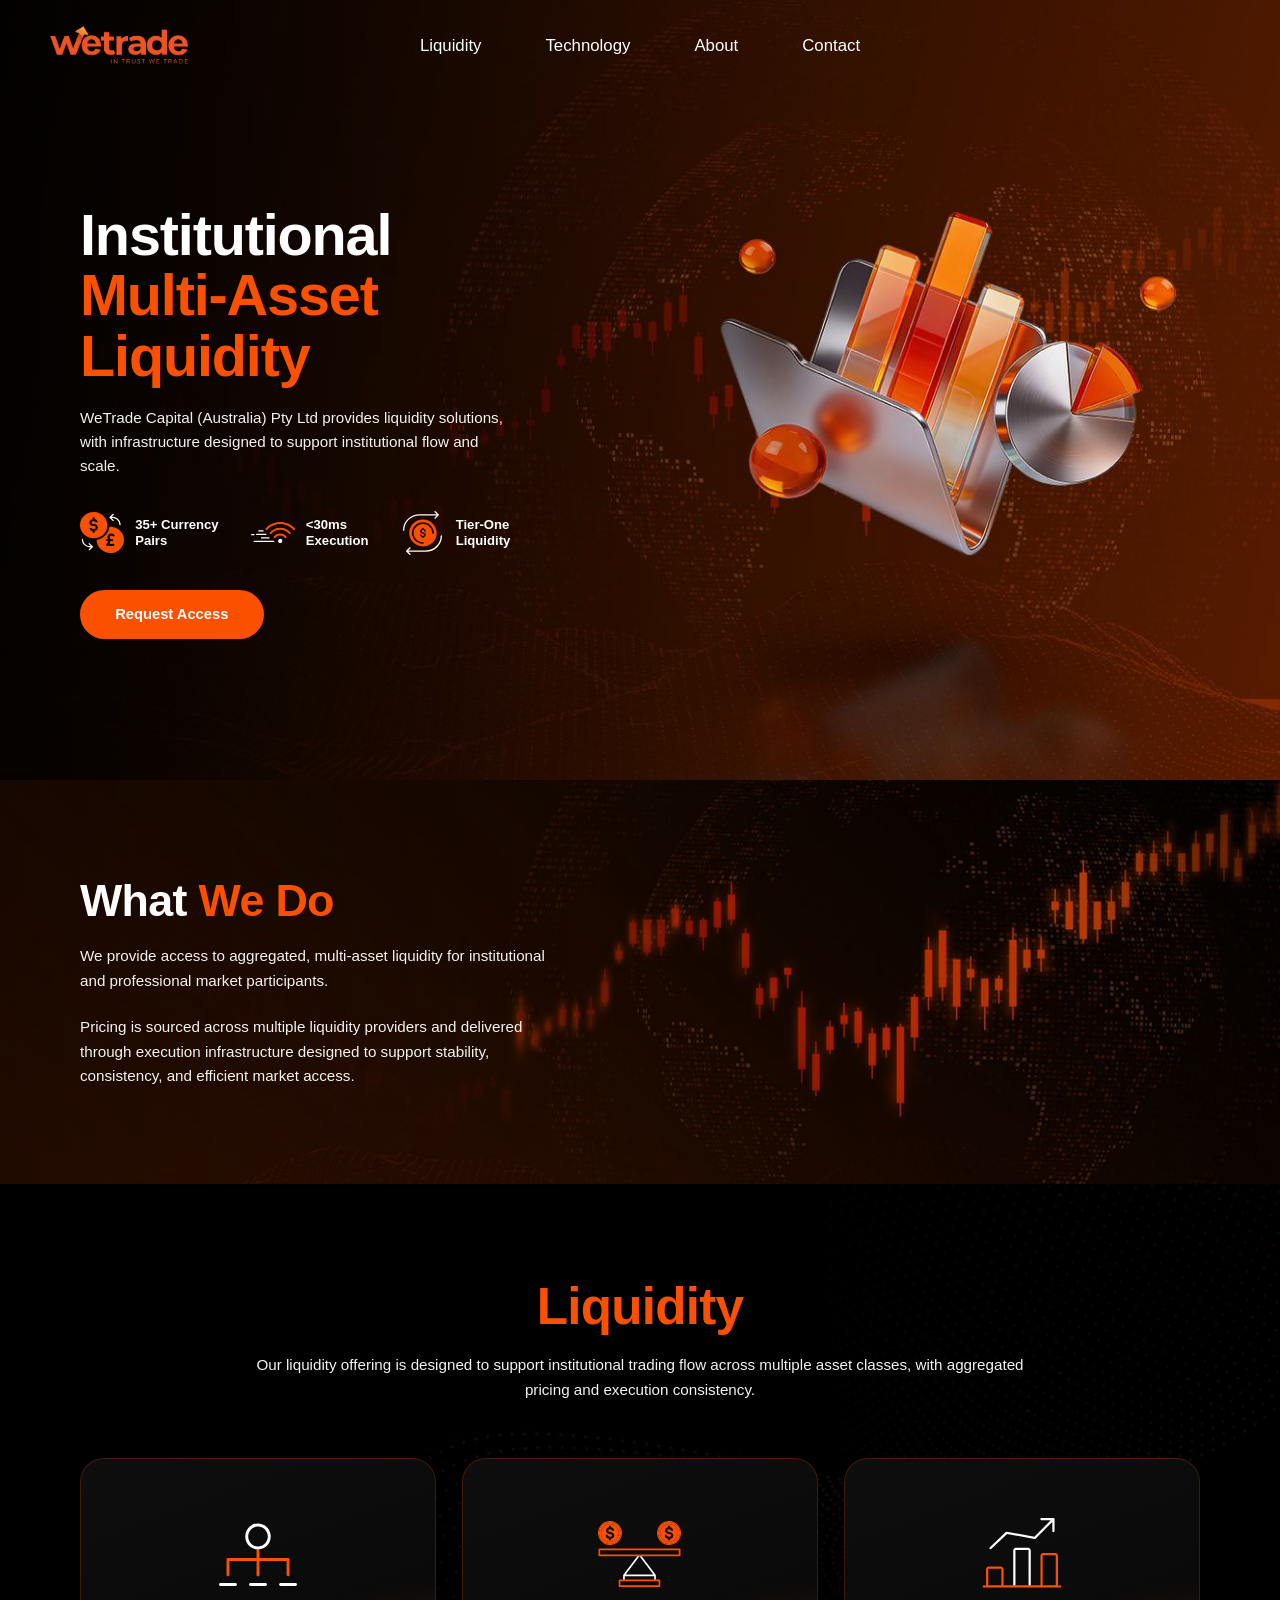
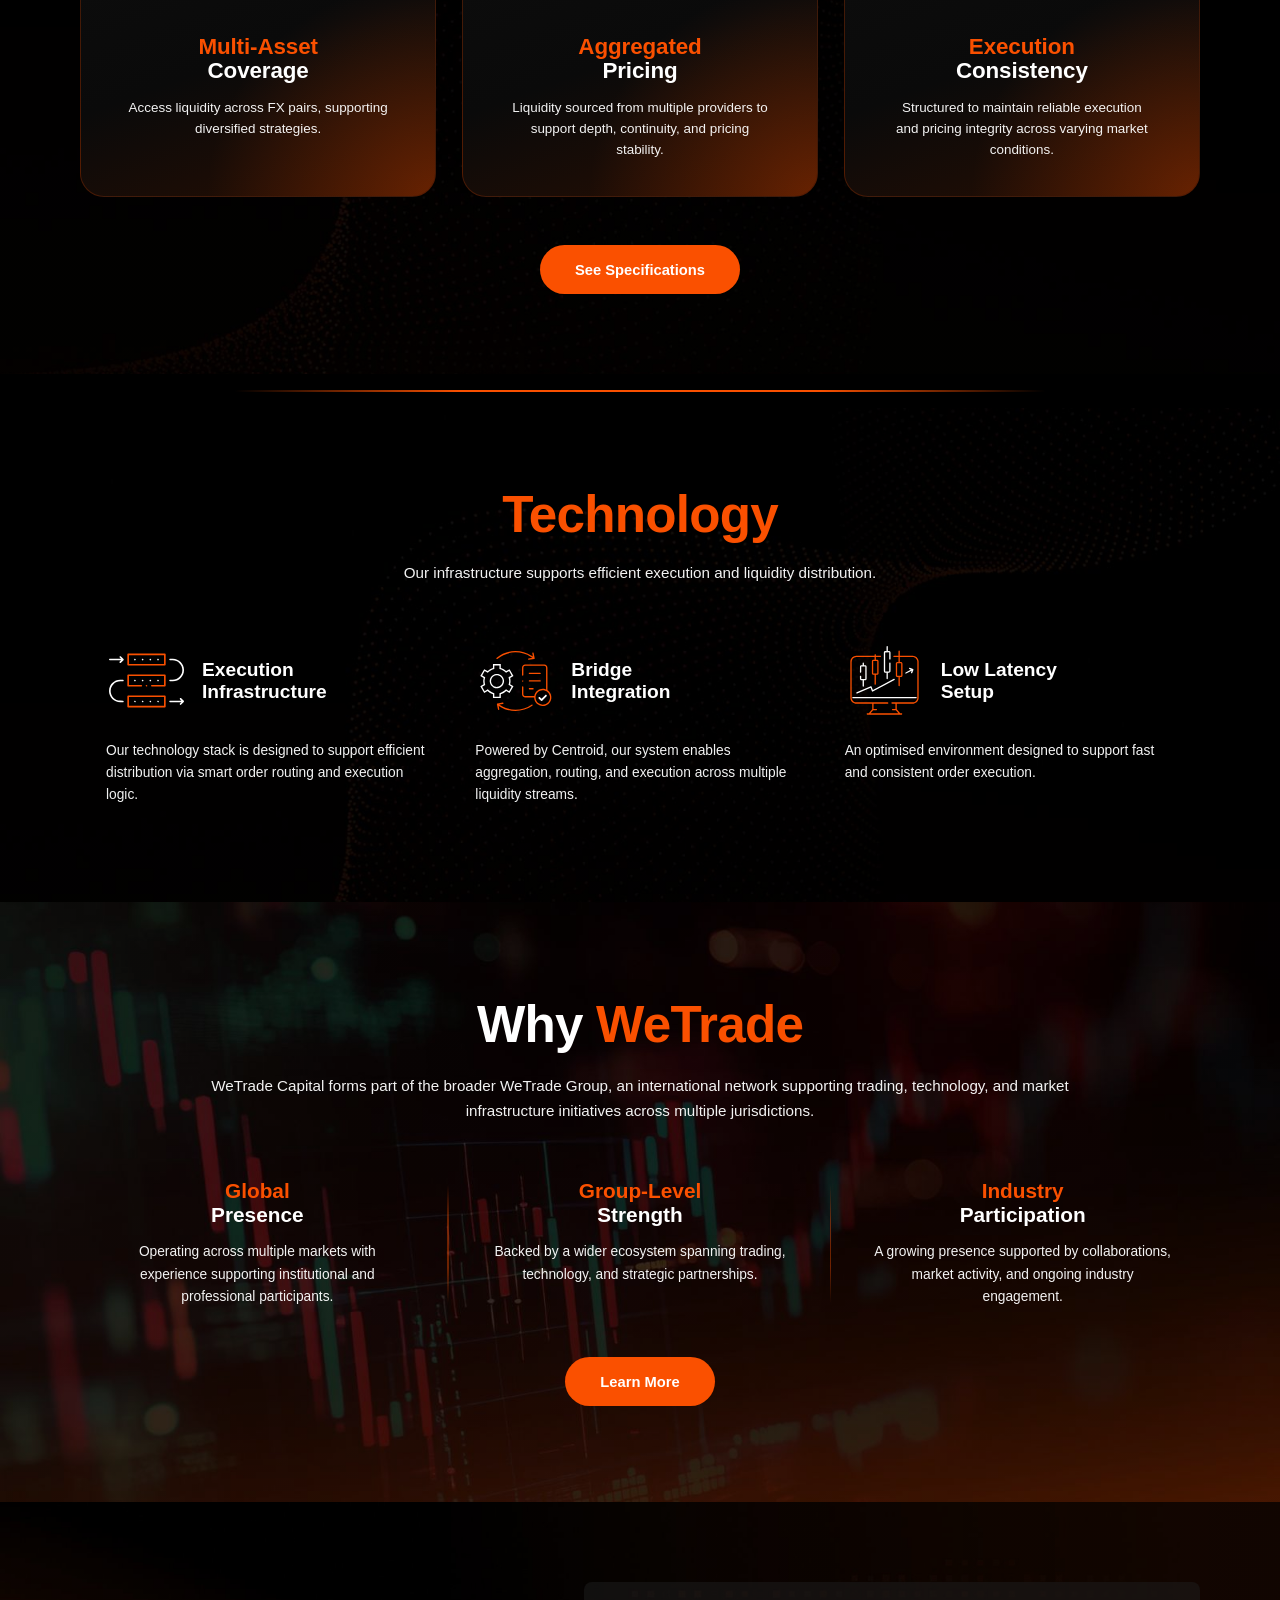
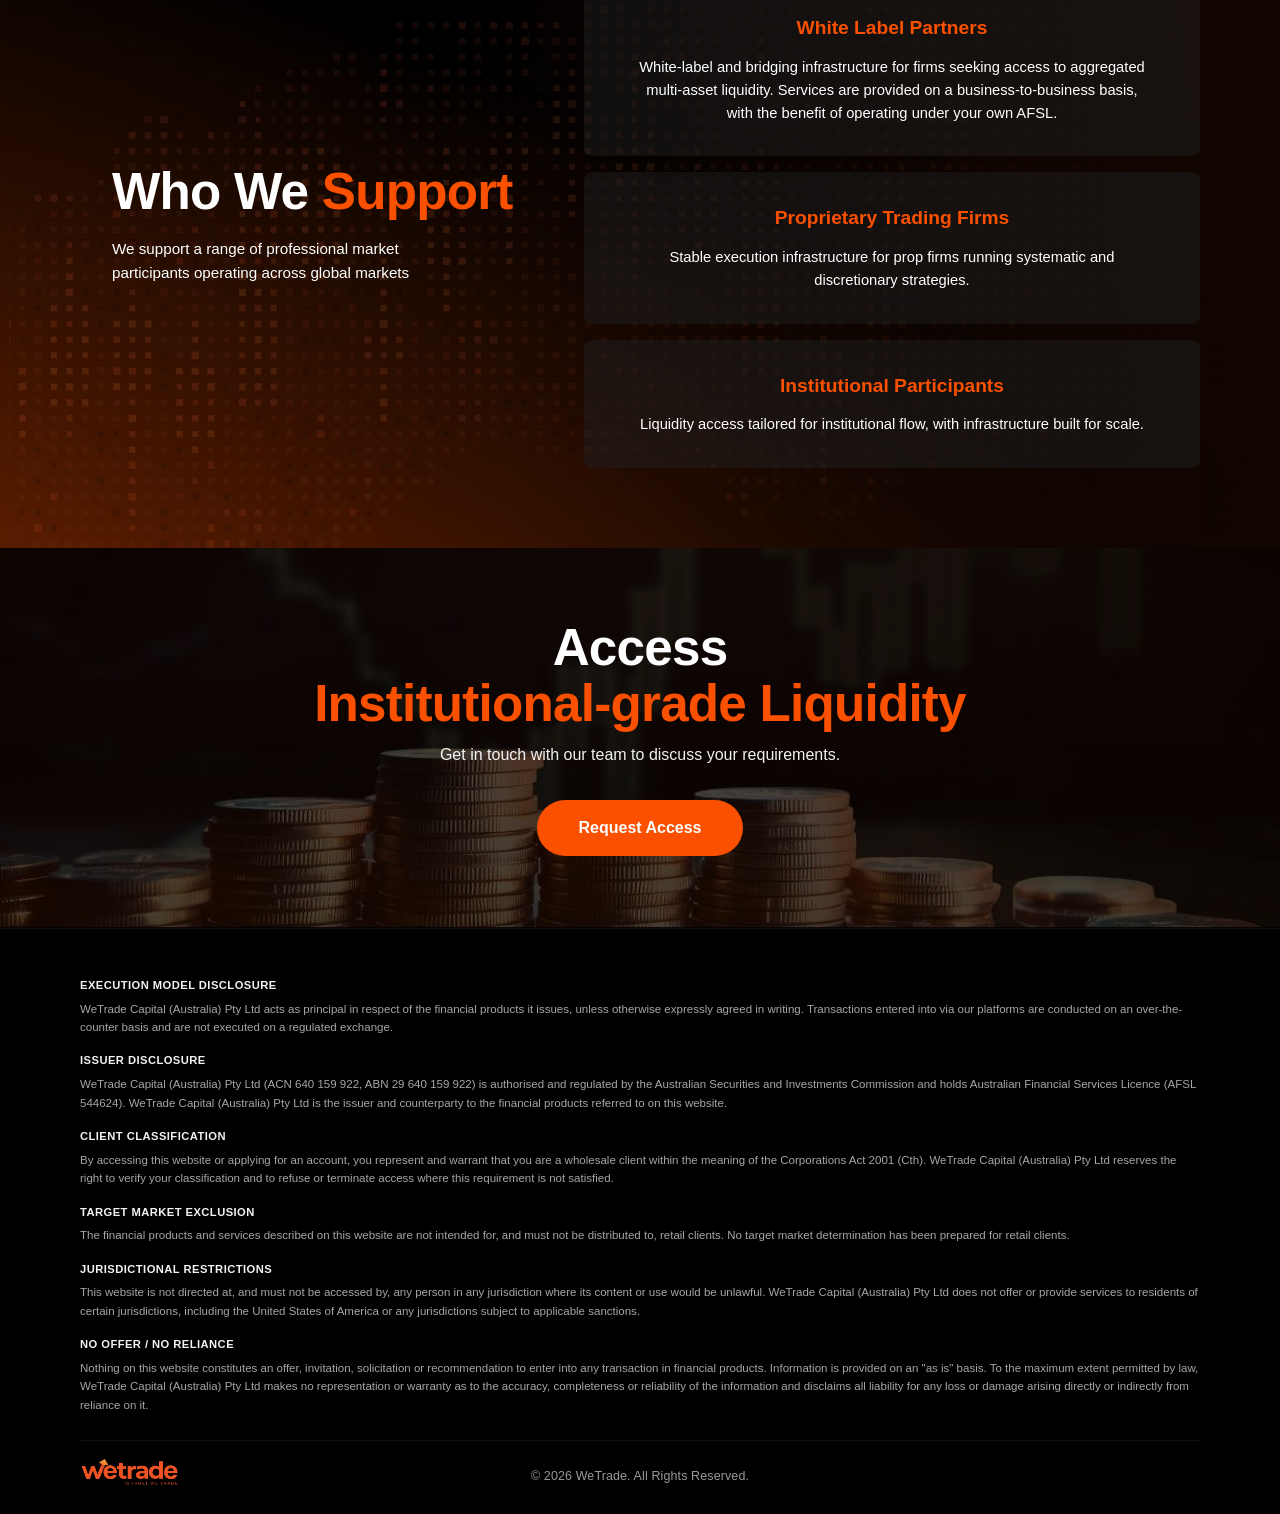
==== index.html @ e0e39346 "Update index.html" ====
<!DOCTYPE html>
<html lang="en">
<head>
<meta charset="UTF-8">
<meta name="viewport" content="width=device-width, initial-scale=1.0">
<meta http-equiv="Content-Security-Policy" content="default-src 'self' data: blob:; style-src 'self' 'unsafe-inline' https://fonts.googleapis.com; font-src 'self' https://fonts.gstatic.com data:; img-src 'self' data: blob: https:; script-src 'self' 'unsafe-inline'; connect-src 'self' https:; frame-ancestors 'none'; form-action 'self' mailto:; base-uri 'self'; object-src 'none'; upgrade-insecure-requests">
<meta name="referrer" content="strict-origin-when-cross-origin">
<meta http-equiv="X-Content-Type-Options" content="nosniff">
<meta http-equiv="Permissions-Policy" content="camera=(), microphone=(), geolocation=(), payment=(), usb=()">

<title>WeTrade Capital (Australia) | Institutional Multi-Asset Liquidity</title>
<meta name="description" content="WeTrade Capital (Australia) Pty Ltd provides liquidity solutions for wholesale clients. ASIC regulated, AFSL 544624.">
<meta name="robots" content="noindex,nofollow">
<link rel="icon" type="image/png" href="/assets/favicon.png">
<link rel="preconnect" href="https://fonts.googleapis.com">
<link rel="preconnect" href="https://fonts.gstatic.com" crossorigin>
<link href="https://fonts.googleapis.com/css2?family=Montserrat:wght@400;500;600;700;800;900&display=swap" rel="stylesheet">
<style>
/* WeTrade Capital Australia — wireframe match v3 */
*,*::before,*::after{box-sizing:border-box;margin:0;padding:0}
:root{
  --orange:#FA5000;
  --black:#000;
  --d1:#050505;
  --d2:#0A0A0A;
  --d3:#111;
  --border:rgba(255,255,255,0.06);
  --border-o:rgba(250,80,0,0.35);
  --muted:rgba(255,255,255,0.55);
  --muted2:rgba(255,255,255,0.95);
  --white:#fff;
}
html{scroll-behavior:smooth}
body{background:var(--black);color:var(--white);font-family:'Montserrat','Inter','Montserrat',sans-serif;overflow-x:hidden;line-height:1.5;-webkit-font-smoothing:antialiased;font-weight:400}
a{color:inherit;text-decoration:none}
button{font-family:inherit;cursor:pointer;border:none;background:none;color:inherit;padding:0}
img{max-width:100%;display:block}

/* NAV - 3-column grid: logo left, links centered, toggle right (toggle hidden on desktop) */
nav{display:grid;grid-template-columns:1fr auto 1fr;align-items:center;padding:1.4rem 3rem;background:transparent;position:fixed;top:0;left:0;right:0;z-index:100;transition:background 0.25s,backdrop-filter 0.25s,padding 0.25s}
nav.scrolled{background:rgba(0,0,0,0.7);backdrop-filter:blur(12px);-webkit-backdrop-filter:blur(12px);padding:0.9rem 3rem;box-shadow:0 1px 0 rgba(250,80,0,0.12)}
.nav-logo{display:inline-block;line-height:0;justify-self:start}
.nav-logo img{height:46px;width:auto;display:block}
.nav-links{display:flex;gap:4rem;align-items:center;justify-content:center;justify-self:center}
.nav-links a{font-size:1.05rem;font-weight:500;color:var(--white);transition:color 0.2s}
.nav-links a:hover{color:var(--orange)}
.nav-links a.active{color:var(--white);font-weight:700}
.mobile-toggle{display:none;justify-self:end;background:transparent;border:none;cursor:pointer;padding:0;width:44px;height:44px;position:relative;z-index:101;transition:transform 0.4s cubic-bezier(0.68,-0.55,0.265,1.55)}
.mobile-toggle:hover{transform:scale(1.08)}
.mobile-toggle.open{transform:rotate(180deg)}
.mobile-toggle span{position:absolute;display:block;left:10px;width:24px;height:2.5px;background:var(--white);transition:top 0.3s cubic-bezier(0.77,0,0.175,1),transform 0.3s 0.15s cubic-bezier(0.77,0,0.175,1),opacity 0.2s,background 0.3s;border-radius:2px;transform-origin:center}
.mobile-toggle span:nth-child(1){top:14px}
.mobile-toggle span:nth-child(2){top:21px}
.mobile-toggle span:nth-child(3){top:28px}
.mobile-toggle.open span{transition:top 0.3s cubic-bezier(0.77,0,0.175,1),transform 0.3s 0.15s cubic-bezier(0.77,0,0.175,1),opacity 0.2s,background 0.3s}
.mobile-toggle.open span:nth-child(1){top:21px;transform:rotate(45deg)}
.mobile-toggle.open span:nth-child(2){opacity:0;transform:scaleX(0)}
.mobile-toggle.open span:nth-child(3){top:21px;transform:rotate(-45deg)}

/* HERO HOME */
.hero-home{position:relative;min-height:780px;display:flex;align-items:center;background:var(--black);overflow:hidden;padding:10rem 5rem 6rem}
.hero-home::before{content:'';position:absolute;inset:0;background-image:url('[data-uri]');background-size:cover;background-position:right center;z-index:0}
.hero-home::after{content:'';position:absolute;inset:0;background:linear-gradient(90deg,rgba(0,0,0,0.75) 0%,rgba(0,0,0,0.3) 30%,rgba(0,0,0,0.05) 55%,transparent 75%);z-index:1}
.hero-home-inner{position:relative;z-index:2;max-width:1280px;margin:0 auto;width:100%}
.hero-home-content{max-width:540px}
.hero-home h1{font-family:'Montserrat',sans-serif;font-weight:800;font-size:clamp(2.6rem,4.5vw,4rem);letter-spacing:-0.02em;line-height:1.05;color:var(--white);margin-bottom:1.2rem}
.hero-home h1 .acc{color:var(--orange);display:block}
.hero-home p{font-size:0.95rem;color:var(--muted2);line-height:1.6;margin-bottom:2rem;max-width:440px}

/* HERO STATS - small inline icons */
.hero-stats{display:flex;gap:2rem;margin-bottom:2.2rem;align-items:center;flex-wrap:wrap}
.hero-stat{display:flex;align-items:center;gap:0.7rem}
.hero-stat-icon{width:44px;height:44px;flex-shrink:0;display:flex;align-items:center;justify-content:center}
.hero-stat-icon img{width:100%;height:100%;object-fit:contain}
.hero-stat-text{font-size:0.82rem;font-weight:700;color:var(--white);line-height:1.2}

/* PILL BUTTONS */
.btn-pill{display:inline-flex;align-items:center;justify-content:center;background:var(--orange);color:#fff;padding:0.85rem 2.2rem;border-radius:50px;font-size:0.92rem;font-weight:700;cursor:pointer;border:none;transition:all 0.2s}
.btn-pill:hover{background:#FF6020;transform:translateY(-2px);box-shadow:0 8px 24px rgba(250,80,0,0.35)}

/* WHAT WE DO */
.wwd{position:relative;padding:6rem 5rem;overflow:hidden;background:var(--black)}
.wwd::before{content:'';position:absolute;inset:0;background-image:url('[data-uri]');background-size:cover;background-position:right center;z-index:0}
.wwd::after{content:'';position:absolute;inset:0;background:linear-gradient(90deg,rgba(0,0,0,0.45) 0%,rgba(0,0,0,0.05) 45%,transparent 100%);z-index:1}
.wwd-inner{position:relative;z-index:2;max-width:1280px;margin:0 auto}
.wwd h2{font-family:'Montserrat',sans-serif;font-weight:800;font-size:clamp(2.2rem,3.5vw,3.2rem);letter-spacing:-0.015em;line-height:1.1;margin-bottom:1.2rem;color:var(--white)}
.wwd h2 .acc{color:var(--orange)}
.wwd-sub{font-size:0.95rem;color:var(--muted2);line-height:1.6;max-width:480px;margin-bottom:1.4rem}
.wwd-sub:last-child{margin-bottom:0}
.fx-pill{display:inline-flex;align-items:center;padding:0.75rem 2rem;background:var(--d2);border:2px solid var(--orange);border-radius:50px;font-family:'Montserrat',sans-serif;font-weight:800;font-size:1.05rem;color:var(--white);margin-bottom:1.6rem}
.wwd-points{list-style:none}
.wwd-points li{font-size:0.95rem;color:var(--white);line-height:1.7;padding:0.1rem 0}

/* LIQUIDITY */
.liq-section{position:relative;padding:6rem 5rem 5rem;background:var(--black);overflow:hidden}
.liq-section::before{content:'';position:absolute;inset:0;background-image:url('[data-uri]');background-size:cover;background-position:center;z-index:0;opacity:0.85}
.liq-section::after{content:'';position:absolute;inset:0;background:linear-gradient(180deg,rgba(0,0,0,0.25),rgba(0,0,0,0.3));z-index:1}
.liq-section-inner{position:relative;z-index:2;max-width:1200px;margin:0 auto}
.sec-head{text-align:center;margin-bottom:3.5rem}
.sec-head h2{font-family:'Montserrat',sans-serif;font-weight:800;font-size:clamp(2.2rem,4vw,3.4rem);letter-spacing:-0.015em;line-height:1.05}
.sec-head h2 .acc{color:var(--orange)}
.sec-head .section-sub{font-size:0.95rem;color:var(--muted2);max-width:780px;margin:1.2rem auto 0;line-height:1.6}

.cards-3{display:grid;grid-template-columns:repeat(3,1fr);gap:1.6rem}
.card{position:relative;background:linear-gradient(160deg,#0e0e0e 0%,#0a0a0a 55%,#280e02 100%);border:1px solid rgba(250,80,0,0.22);border-radius:24px;padding:2.5rem 1.8rem 2.2rem;text-align:center;transition:all 0.25s;display:flex;flex-direction:column;align-items:center;overflow:hidden}
.card::before{content:'';position:absolute;bottom:0;right:0;width:70%;height:70%;background:radial-gradient(ellipse at bottom right,rgba(250,80,0,0.3) 0%,transparent 65%);pointer-events:none}
.card:hover{transform:translateY(-4px);box-shadow:0 16px 40px rgba(250,80,0,0.2)}
.card-icon{margin-bottom:1.6rem;height:110px;display:flex;align-items:center;justify-content:center;position:relative;z-index:2}
.card-icon img{max-height:108px;max-width:140px;width:auto;height:auto}
.card h3{font-family:'Montserrat',sans-serif;font-weight:700;font-size:1.4rem;letter-spacing:-0.005em;line-height:1.1;margin-bottom:0.9rem;position:relative;z-index:2}
.card h3 .acc{color:var(--orange);display:block;font-weight:800}
.card h3 .white{color:var(--white);display:block;font-weight:700}
.card p{font-size:0.84rem;color:var(--muted2);line-height:1.55;position:relative;z-index:2;max-width:260px}

.section-cta{display:flex;justify-content:center;margin-top:3rem}

/* DIVIDER */
.divider{display:flex;justify-content:center;padding:1rem 0;background:var(--black);position:relative;z-index:5}
.divider-line{width:75%;max-width:900px;height:1.5px;background:linear-gradient(90deg,transparent 5%,var(--orange) 30%,var(--orange) 70%,transparent 95%)}

/* TECHNOLOGY - icon LEFT of title (horizontal), text below */
.tech-section{position:relative;padding:5rem 5rem 6rem;background:var(--black);overflow:hidden}
.tech-section::before{content:'';position:absolute;inset:0;background-image:url('[data-uri]');background-size:cover;background-position:left center;z-index:0;opacity:0.85}
.tech-section::after{content:'';position:absolute;inset:0;background:linear-gradient(180deg,rgba(0,0,0,0.25),rgba(0,0,0,0.3));z-index:1}
.tech-section-inner{position:relative;z-index:2;max-width:1200px;margin:0 auto}
.tech-cards{display:grid;grid-template-columns:repeat(3,1fr);gap:2.5rem;max-width:1100px;margin:0 auto;padding:0 1rem}
.tech-card{display:flex;flex-direction:column;align-items:flex-start;text-align:left}
.tech-card-header{display:flex;align-items:center;gap:1rem;margin-bottom:1.2rem}
.tech-card-icon{width:80px;height:80px;display:flex;align-items:center;justify-content:center;flex-shrink:0}
.tech-card-icon img{max-width:100%;max-height:100%;width:auto;height:auto}
.tech-card h3{font-family:'Montserrat',sans-serif;font-weight:700;font-size:1.2rem;line-height:1.15;color:var(--white)}
.tech-card h3 .top{color:var(--white);display:block;font-weight:700}
.tech-card h3 .white{color:var(--white);display:block;font-weight:700}
.tech-card p{font-size:0.86rem;color:var(--muted2);line-height:1.6}

/* WHY WETRADE - no cards, just text with vertical dividers */
.why{position:relative;padding:6rem 5rem;background:var(--black);overflow:hidden}
.why::before{content:'';position:absolute;inset:0;background-image:url('[data-uri]');background-size:cover;background-position:center;z-index:0}
.why::after{content:'';position:absolute;inset:0;background:linear-gradient(180deg,rgba(0,0,0,0.2) 0%,rgba(0,0,0,0.25) 100%);z-index:1}
.why-inner{position:relative;z-index:2;max-width:1200px;margin:0 auto;text-align:center}
.why h2{font-family:'Montserrat',sans-serif;font-weight:800;font-size:clamp(2.2rem,4vw,3.4rem);letter-spacing:-0.015em;line-height:1.05;color:var(--white);margin-bottom:1.3rem}
.why h2 .acc{color:var(--orange)}
.why-sub{font-size:0.95rem;color:var(--muted2);max-width:880px;margin:0 auto 3.5rem;line-height:1.65}
.why-cards{display:grid;grid-template-columns:repeat(3,1fr);gap:3rem;max-width:1100px;margin:0 auto}
.why-card{text-align:center;padding:0 1rem;position:relative}
.why-card:not(:last-child)::after{content:'';position:absolute;top:5%;bottom:5%;right:-1.5rem;width:1.5px;background:linear-gradient(180deg,transparent 0%,rgba(250,80,0,0.4) 30%,rgba(250,80,0,0.4) 70%,transparent 100%)}
.why-card h3{font-family:'Montserrat',sans-serif;font-weight:700;font-size:1.3rem;line-height:1.15;margin-bottom:0.9rem}
.why-card h3 .acc{color:var(--orange);display:block;font-weight:800}
.why-card h3 .white{color:var(--white);display:block;font-weight:700}
.why-card p{font-size:0.86rem;color:var(--muted2);line-height:1.65}

/* WHO WE SUPPORT */
.support{position:relative;padding:5rem 5rem;background:var(--black);overflow:hidden;min-height:600px}
.support::before{content:'';position:absolute;inset:0;background-image:url('[data-uri]');background-size:cover;background-position:center;z-index:0;opacity:0.95}
.support::after{content:'';position:absolute;inset:0;background:linear-gradient(90deg,rgba(0,0,0,0.05) 0%,rgba(0,0,0,0.15) 50%,rgba(0,0,0,0.35) 100%);z-index:1}
.support-inner{position:relative;z-index:2;max-width:1280px;margin:0 auto;display:grid;grid-template-columns:1fr 1.4fr;gap:4rem;align-items:center}
.support-left{padding-left:2rem}
.support-left h2{font-family:'Montserrat',sans-serif;font-weight:800;font-size:clamp(2.2rem,4vw,3.2rem);letter-spacing:-0.015em;line-height:1.05;margin-bottom:1.1rem}
.support-left h2 .first{color:var(--white)}
.support-left h2 .acc{color:var(--orange)}
.support-left p{font-size:0.95rem;color:var(--white);line-height:1.6;max-width:360px}
.support-right{display:flex;flex-direction:column;gap:1rem}
.support-card{background:rgba(30,30,30,0.5);border:none;border-radius:8px;padding:2rem 2.5rem;text-align:center;transition:all 0.25s}
.support-card:hover{transform:translateX(4px)}
.support-card h3{font-family:'Montserrat',sans-serif;font-weight:800;font-size:1.2rem;color:var(--orange);margin-bottom:0.8rem}
.support-card p{font-size:0.92rem;color:var(--white);line-height:1.55;max-width:520px;margin:0 auto;font-weight:400}

/* ACCESS BANNER */
.access-banner{position:relative;padding:4.5rem 5rem;text-align:center;background:var(--black);overflow:hidden}
.access-banner::before{content:'';position:absolute;inset:0;background-image:url('[data-uri]');background-size:cover;background-position:center;z-index:0;opacity:0.95}
.access-banner::after{content:'';position:absolute;inset:0;background:linear-gradient(180deg,rgba(0,0,0,0.1) 0%,rgba(0,0,0,0.25) 100%);z-index:1}
.access-banner-inner{position:relative;z-index:2;max-width:780px;margin:0 auto}
.access-banner h2{font-family:'Montserrat',sans-serif;font-weight:800;font-size:clamp(2.2rem,4vw,3.4rem);letter-spacing:-0.015em;line-height:1.1;margin-bottom:0.6rem}
.access-banner h2 .first{color:var(--white)}
.access-banner h2 .acc{color:var(--orange);display:block}
.access-banner p{font-size:1rem;color:var(--muted2);margin:0 auto 2rem;max-width:540px;line-height:1.6}
.access-banner .btn-pill{padding:1rem 2.6rem;font-size:1rem}

/* FOOTER - logo absolute left, copyright centered in full width */
footer{background:#000;border-top:1px solid var(--border);padding:3rem 5rem 1.5rem}
.foot-legal{max-width:1280px;margin:0 auto;font-size:0.72rem;color:rgba(255,255,255,0.65);line-height:1.6}
.foot-legal-block{margin-bottom:1rem}
.foot-legal-block strong{display:block;font-size:0.7rem;font-weight:700;letter-spacing:0.04em;color:rgba(255,255,255,0.95);margin-bottom:0.3rem;text-transform:uppercase}
.foot-bottom{max-width:1280px;margin:1.6rem auto 0;padding-top:1.4rem;border-top:1px solid var(--border);position:relative;text-align:center;min-height:50px;display:flex;align-items:center;justify-content:center}
.foot-logo{position:absolute;left:0;top:50%;transform:translateY(-50%);line-height:0;margin-top:0.4rem}
.foot-logo img{height:32px;width:auto;display:block}
.foot-copy{font-size:0.78rem;color:rgba(255,255,255,0.6);text-align:center;letter-spacing:0.01em}

/* ABOUT */
.about-hero{position:relative;min-height:680px;display:flex;align-items:center;padding:10rem 5rem 4rem;overflow:hidden}
.about-hero::before{content:'';position:absolute;inset:0;background-image:url('[data-uri]');background-size:cover;background-position:center;z-index:0}
.about-hero::after{content:'';position:absolute;inset:0;background:linear-gradient(90deg,rgba(0,0,0,0.25) 0%,transparent 30%);z-index:1}
.about-hero-inner{position:relative;z-index:2;max-width:1280px;margin:0 auto;width:100%}
.about-hero-content{max-width:520px}
.about-hero h1{font-family:'Montserrat',sans-serif;font-weight:800;font-size:clamp(2.4rem,4vw,3.6rem);letter-spacing:-0.015em;line-height:1.1;color:rgba(255,255,255,0.92);margin-bottom:1.5rem;text-shadow:0 2px 12px rgba(0,0,0,0.4)}
.about-hero h1 .acc{color:rgba(250,80,0,0.92);display:block}
.about-hero p{font-size:1rem;color:rgba(255,255,255,0.92);line-height:1.65;max-width:420px;font-weight:400;text-shadow:0 1px 8px rgba(0,0,0,0.4)}

.mission{position:relative;padding:8rem 5rem;text-align:center;background:var(--black);overflow:hidden;min-height:480px;display:flex;align-items:center}
.mission::before{content:'';position:absolute;inset:0;background-image:url('[data-uri]');background-size:cover;background-position:center;z-index:0}
.mission::after{content:'';position:absolute;inset:0;background:linear-gradient(180deg,transparent,rgba(0,0,0,0.05));z-index:1}
.mission-inner{position:relative;z-index:2;max-width:780px;margin:0 auto}
.mission h2{font-family:'Montserrat',sans-serif;font-weight:800;font-size:clamp(1.8rem,3vw,2.6rem);color:var(--orange);margin-bottom:1.2rem;line-height:1.1}
.mission p{font-size:1rem;color:var(--white);line-height:1.65}

.group{padding:5rem 5rem 6rem;background:var(--black)}
.group-inner{max-width:1280px;margin:0 auto}
.group-head{text-align:center;margin-bottom:3rem}
.group-head h2{font-family:'Montserrat',sans-serif;font-weight:800;font-size:clamp(1.8rem,3vw,2.6rem);letter-spacing:-0.015em;line-height:1.1;margin-bottom:1.2rem}
.group-head h2 .first{color:var(--white)}
.group-head h2 .acc{color:var(--orange)}
.group-head p{font-size:1rem;color:var(--white);line-height:1.65;max-width:760px;margin:0 auto}
.group-grid{display:grid;grid-template-columns:repeat(3,1fr);gap:1.5rem;align-items:stretch}
.group-card{position:relative;background:#0a0a0a;border:1px solid rgba(250,80,0,0.3);border-radius:20px;overflow:hidden;display:flex;flex-direction:column;transition:all 0.25s}
.group-card:hover{border-color:rgba(250,80,0,0.55);transform:translateY(-5px)}
.group-card-text{padding:1.4rem 1.4rem 0;text-align:center;height:200px;display:flex;flex-direction:column}
.group-card-text h3{font-family:'Montserrat',sans-serif;font-weight:700;font-size:1.15rem;line-height:1.2;margin-bottom:0.6rem;min-height:2.6em}
.group-card-text h3 .acc{color:var(--orange);display:block;font-weight:800}
.group-card-text h3 .white{color:var(--white);display:block;font-weight:700}
.group-card-text p{font-size:0.82rem;color:var(--white);line-height:1.5;font-weight:400;margin:0}
.group-card-img{background-size:cover;background-position:center;height:380px;margin-top:0}

.built-for{position:relative;padding:4.5rem 5rem;background:var(--black);overflow:hidden;text-align:center}
.built-for::before{content:'';position:absolute;inset:0;background-image:url('[data-uri]');background-size:cover;background-position:center;z-index:0}
.built-for::after{content:'';position:absolute;inset:0;background:linear-gradient(180deg,transparent,rgba(0,0,0,0.15));z-index:1}
.built-for-inner{position:relative;z-index:2;max-width:780px;margin:0 auto}
.built-for h2{font-family:'Montserrat',sans-serif;font-weight:800;font-size:clamp(1.8rem,3vw,2.6rem);letter-spacing:-0.015em;line-height:1.1;margin-bottom:0.5rem}
.built-for h2 .first{color:var(--white)}
.built-for h2 .acc{color:var(--orange);display:block}
.built-for p{font-size:1rem;color:var(--white);line-height:1.65;margin:0 auto 1.8rem;max-width:560px}

/* FX LIQUIDITY */
.liq-hero{position:relative;min-height:560px;display:flex;align-items:center;padding:10rem 5rem 4rem;overflow:hidden;background:var(--black)}
.liq-hero::before{content:'';position:absolute;inset:0;background-image:url('[data-uri]');background-size:cover;background-position:right center;z-index:0}
.liq-hero::after{content:'';position:absolute;inset:0;background:linear-gradient(90deg,rgba(0,0,0,0.5) 0%,rgba(0,0,0,0.1) 45%,transparent 70%);z-index:1}
.liq-hero-inner{position:relative;z-index:2;max-width:1280px;margin:0 auto;width:100%}
.liq-hero-content{max-width:440px}
.liq-hero h1{font-family:'Montserrat',sans-serif;font-weight:800;font-size:clamp(2.5rem,4.5vw,3.8rem);letter-spacing:-0.02em;line-height:1.05;color:var(--white);margin-bottom:1.2rem}
.liq-hero h1 .acc{color:var(--orange)}
.liq-hero p{font-size:0.92rem;color:var(--muted2);line-height:1.65}

.provision{position:relative;padding:5rem 5rem;background:var(--black);overflow:hidden}
.provision::before{content:'';position:absolute;inset:0;background-image:url('[data-uri]');background-size:cover;background-position:center;z-index:0;opacity:0.85}
.provision::after{content:'';position:absolute;inset:0;background:linear-gradient(180deg,rgba(0,0,0,0.2),rgba(0,0,0,0.35));z-index:1}
.provision-inner{position:relative;z-index:2;max-width:1200px;margin:0 auto}
.provision-head{text-align:center;margin-bottom:3.5rem}
.provision-head h2{font-family:'Montserrat',sans-serif;font-weight:800;font-size:clamp(2rem,3.5vw,3rem);letter-spacing:-0.015em;line-height:1.05;margin-bottom:1.2rem}
.provision-head h2 .first{color:var(--white)}
.provision-head h2 .acc{color:var(--orange);display:block}
.provision-head p{font-size:0.95rem;color:var(--muted2);line-height:1.65;max-width:760px;margin:0 auto}
.provision-cards{display:grid;grid-template-columns:repeat(3,1fr);gap:1.5rem;margin-bottom:1.5rem}
.provision-cards-bottom{display:grid;grid-template-columns:repeat(2,1fr);gap:1.5rem;max-width:calc(66.66% - 0.5rem);margin:0 auto}
/* Liquidity provision cards: slightly more transparent for layered look over the bg */
.provision .card{background:linear-gradient(160deg,rgba(14,14,14,0.7) 0%,rgba(10,10,10,0.7) 55%,rgba(40,14,2,0.7) 100%);backdrop-filter:blur(3px)}

.specs{position:relative;padding:5rem 5rem 6rem;background:var(--black);overflow:hidden}
.specs::before{content:'';position:absolute;inset:0;background-image:url('[data-uri]');background-size:cover;background-position:center;z-index:0;opacity:0.85}
.specs::after{content:'';position:absolute;inset:0;background:linear-gradient(180deg,rgba(0,0,0,0.2),rgba(0,0,0,0.35));z-index:1}
.specs-inner{position:relative;z-index:2;max-width:1280px;margin:0 auto}
.specs-head{text-align:center;margin-bottom:2.5rem}
.specs-head h2{font-family:'Montserrat',sans-serif;font-weight:800;font-size:clamp(2rem,3.5vw,2.8rem);letter-spacing:-0.015em;line-height:1.1}
.specs-head h2 .first{color:var(--white)}
.specs-head h2 .acc{color:var(--orange)}
.specs-tabs{display:flex;justify-content:center;gap:0.6rem;margin-bottom:2rem;flex-wrap:wrap}
.specs-tab{padding:0.85rem 2.3rem;border-radius:50px;background:transparent;border:2px solid rgba(255,255,255,0.15);color:var(--white);font-family:'Montserrat',sans-serif;font-weight:700;font-size:0.92rem;cursor:pointer;transition:all 0.2s}
.specs-tab:hover{border-color:rgba(250,80,0,0.4)}
.specs-tab.active{background:var(--orange);border-color:var(--orange);color:#fff}
.specs-table-wrap{background:rgba(10,10,10,0.7);border:1px solid rgba(250,80,0,0.2);border-radius:16px;padding:0;overflow:hidden;position:relative}
.specs-table-scroll{max-height:540px;overflow-y:auto;overflow-x:auto;padding:1.5rem;scrollbar-width:thin;scrollbar-color:rgba(250,80,0,0.5) rgba(0,0,0,0.3)}
.specs-table-scroll::-webkit-scrollbar{width:8px;height:8px}
.specs-table-scroll::-webkit-scrollbar-track{background:rgba(0,0,0,0.3);border-radius:4px}
.specs-table-scroll::-webkit-scrollbar-thumb{background:rgba(250,80,0,0.5);border-radius:4px}
.specs-table-scroll::-webkit-scrollbar-thumb:hover{background:rgba(250,80,0,0.7)}
.specs-table{width:100%;border-collapse:separate;border-spacing:0;font-family:'Montserrat',sans-serif;font-size:0.78rem;color:var(--white);min-width:1100px}
.specs-table thead{position:sticky;top:-1.5rem;background:rgba(10,10,10,0.95);backdrop-filter:blur(8px);z-index:5}
.specs-table thead th{background:rgba(250,80,0,0.08);color:var(--orange);font-weight:700;font-size:0.72rem;text-transform:uppercase;letter-spacing:0.04em;padding:0.9rem 0.7rem;text-align:left;border-bottom:1.5px solid rgba(250,80,0,0.3);white-space:nowrap}
.specs-table thead th .th-note{display:block;font-weight:500;font-size:0.65rem;color:rgba(255,150,80,0.7);text-transform:none;letter-spacing:0;margin-top:2px}
.specs-table tbody td{padding:0.75rem 0.7rem;border-bottom:1px solid rgba(255,255,255,0.06);color:rgba(255,255,255,0.92);vertical-align:middle;white-space:nowrap}
.specs-table tbody tr:hover td{background:rgba(250,80,0,0.04)}
.specs-table tbody tr:last-child td{border-bottom:none}
.specs-table tbody td:first-child{font-weight:700;color:var(--orange)}
.specs-note{font-size:0.7rem;color:rgba(255,255,255,0.45);margin:0;font-style:italic;text-align:right}
.specs-table-footer{display:flex;justify-content:space-between;align-items:center;padding:0.9rem 1.5rem;border-top:1px solid rgba(250,80,0,0.15);background:rgba(0,0,0,0.4);gap:1rem;flex-wrap:wrap}
.specs-row-count{font-size:0.75rem;color:rgba(255,150,80,0.8);font-weight:600;font-family:'Montserrat',sans-serif}

/* ═══ CONTACT PAGE — matches Figma exactly ═══ */
.contact-page{position:relative;min-height:100vh;display:flex;align-items:center;padding:8rem 5rem 5rem;background:var(--black);overflow:hidden}
/* Background: dedicated contact bg image */
.contact-page-bg{position:absolute;inset:0;z-index:0;background-image:url('[data-uri]');background-size:cover;background-position:center;opacity:1}
.contact-page-bg::after{content:'';position:absolute;inset:0;background:linear-gradient(180deg,rgba(0,0,0,0.15) 0%,rgba(0,0,0,0.05) 50%,rgba(0,0,0,0.2) 100%)}
.contact-page-inner{position:relative;z-index:2;max-width:1280px;margin:0 auto;width:100%;display:grid;grid-template-columns:1fr 1.1fr;gap:5rem;align-items:center}
.contact-page-left h1{font-family:'Montserrat',sans-serif;font-weight:800;font-size:clamp(2.5rem,4.5vw,4rem);letter-spacing:-0.02em;line-height:1.05;color:var(--white);margin-bottom:1.5rem}
.contact-page-left h1 .acc{color:var(--orange);display:block}
.contact-page-left p{font-size:1rem;color:var(--muted2);line-height:1.7;max-width:440px}

/* Contact card — thin orange-glow border, ~20px radius */
.contact-card{background:linear-gradient(180deg,#0a0a0a 0%,#080808 100%);border:1.5px solid var(--orange);border-radius:22px;padding:2.5rem 2.2rem 2rem;position:relative;box-shadow:0 0 80px rgba(250,80,0,0.15),inset 0 0 40px rgba(250,80,0,0.04)}
.contact-card::before{content:'';position:absolute;bottom:0;left:0;right:0;height:30%;background:linear-gradient(180deg,transparent,rgba(250,80,0,0.05));border-radius:0 0 22px 22px;pointer-events:none}

/* Form fields — solid lighter-grey blocks with static inline labels at the top */
.cf-field{position:relative;margin-bottom:1rem}
.cf-input,.cf-textarea{width:100%;background:#2a2a2a;border:none;border-radius:10px;padding:1.9rem 1.2rem 0.7rem;font-family:'Montserrat',sans-serif;font-size:0.95rem;color:var(--white);transition:background 0.2s;outline:none;display:block}
.cf-textarea{resize:vertical;min-height:160px;padding-top:1.9rem;font-family:'Montserrat',sans-serif;line-height:1.5}
.cf-input:focus,.cf-textarea:focus{background:#333}
.cf-label{position:absolute;top:0.7rem;left:1.25rem;font-size:0.78rem;color:rgba(255,255,255,0.55);font-weight:400;pointer-events:none;z-index:2;letter-spacing:0.01em}
.cf-req{color:var(--orange);margin-left:1px}

/* SEND MESSAGE button — centered below the form */
.cf-actions{display:flex;justify-content:center;margin-top:1.5rem}
.cf-submit{background:var(--orange);color:#fff;padding:1.05rem 2.6rem;border-radius:50px;font-family:'Montserrat',sans-serif;font-size:0.85rem;font-weight:800;letter-spacing:0.08em;cursor:pointer;border:none;transition:all 0.2s}
.cf-submit:hover{background:#FF6020;transform:translateY(-2px);box-shadow:0 8px 24px rgba(250,80,0,0.4)}
.cf-submit:disabled{opacity:0.6;cursor:wait}
.cf-status{margin-top:1rem;padding:0.85rem 1rem;border-radius:8px;font-size:0.85rem;text-align:center;display:none}
.cf-status.show{display:block}
.cf-status.success{background:rgba(34,197,94,0.1);border:1px solid rgba(34,197,94,0.3);color:#86efac}
.cf-status.error{background:rgba(239,68,68,0.1);border:1px solid rgba(239,68,68,0.3);color:#fca5a5}

/* RESPONSIVE — TABLET (≤1024px) */
@media (max-width:1024px){
  nav{grid-template-columns:auto 1fr;padding:1.2rem 2rem}
  .nav-logo img{height:38px}
  .nav-links{gap:1.8rem;justify-content:flex-end;justify-self:end}
  .nav-links a{font-size:0.92rem}
  .hero-home,.wwd,.liq-section,.tech-section,.why,.support,.access-banner,.about-hero,.mission,.group,.built-for,.liq-hero,.provision,.specs,.contact-page,footer{padding-left:2rem;padding-right:2rem}
  .cards-3,.tech-cards,.why-cards,.group-grid{grid-template-columns:repeat(2,1fr);gap:1.4rem}
  .support-inner{grid-template-columns:1fr;gap:2rem}
  .support-left{padding-left:0;text-align:center}
  .support-left p{margin:0 auto}
  .provision-cards{grid-template-columns:repeat(2,1fr)}
  .provision-cards-bottom{grid-template-columns:repeat(2,1fr);max-width:100%}
  .hero-stats{flex-wrap:wrap;gap:1.2rem}
  .why-card::after{display:none}
  .group-card{min-height:640px}
  .group-card-img{min-height:340px}
  .foot-bottom{flex-direction:column;gap:1rem;min-height:auto;padding-top:1.8rem}
  .foot-logo{position:static;transform:none;margin-top:0}
  .contact-page-inner{grid-template-columns:1fr;gap:3rem}
  .contact-page-left{text-align:center}
  .contact-page-left p{margin:0 auto}
}

/* RESPONSIVE — MOBILE (≤768px) */
@media (max-width:768px){
  /* NAV — hamburger menu */
  nav{grid-template-columns:1fr auto;padding:1rem 1.2rem;background:rgba(0,0,0,0.4);backdrop-filter:blur(10px)}
  .nav-logo{justify-self:start}
  .nav-logo img{height:32px}
  .mobile-toggle{display:block;justify-self:end}
  .nav-links{position:fixed;top:0;right:0;bottom:0;left:0;width:100vw;height:100vh;max-width:none;background:#000;background-image:radial-gradient(circle at 80% 20%,rgba(250,80,0,0.18) 0%,transparent 50%),radial-gradient(circle at 20% 80%,rgba(250,80,0,0.12) 0%,transparent 50%);flex-direction:column;align-items:center;justify-content:center;gap:0;padding:0 2rem;transform:translateX(100%);transition:transform 0.4s cubic-bezier(0.77,0,0.175,1);z-index:9999;border-left:none;overflow-y:auto;overscroll-behavior:contain}
  .nav-links.open{transform:translateX(0)}
  /* Menu links — animated entrance, hover slides + glows. Negative margin-top so menu sits slightly above center */
  .nav-links a{font-family:'Montserrat',sans-serif;font-size:1.6rem;font-weight:700;letter-spacing:-0.01em;padding:1rem 1.5rem;width:100%;max-width:340px;text-align:center;color:rgba(255,255,255,0.6);border-bottom:none;position:relative;transition:color 0.25s,transform 0.25s,letter-spacing 0.3s;opacity:0;transform:translateY(20px)}
  .nav-links a:first-child{margin-top:-3rem}
  .nav-links.open a{opacity:1;transform:translateY(0)}
  .nav-links.open a:nth-child(1){transition-delay:0.15s,0.15s,0.15s,0.15s}
  .nav-links.open a:nth-child(2){transition-delay:0.22s,0.22s,0.22s,0.22s}
  .nav-links.open a:nth-child(3){transition-delay:0.29s,0.29s,0.29s,0.29s}
  .nav-links.open a:nth-child(4){transition-delay:0.36s,0.36s,0.36s,0.36s}
  .nav-links a:hover{color:var(--orange);letter-spacing:0.04em}
  .nav-links a:active{color:#FF7030}
  .nav-links a::before{content:'';position:absolute;left:50%;bottom:0.6rem;width:0;height:2px;background:var(--orange);transition:width 0.3s ease,left 0.3s ease}
  .nav-links a:hover::before{width:40px;left:calc(50% - 20px)}
  /* Keep hamburger ABOVE the menu so user can close it */
  .mobile-toggle{z-index:10000}
  .mobile-toggle.open span{background:var(--orange)}
  
  /* SECTION PADDING */
  .hero-home,.wwd,.liq-section,.tech-section,.why,.support,.access-banner,.about-hero,.mission,.group,.built-for,.liq-hero,.provision,.specs,.contact-page,footer{padding-left:1.2rem;padding-right:1.2rem}
  
  /* HEROES — anchor to BOTTOM so the subject (coins/globe/etc) shows; crops the top */
  .hero-home,.liq-hero{padding-top:6rem;padding-bottom:3rem;min-height:auto}
  .hero-home::before{background-position:center bottom;background-size:cover}
  .liq-hero::before{background-position:center bottom;background-size:cover}
  .hero-home::after{background:linear-gradient(180deg,rgba(0,0,0,0.2) 0%,rgba(0,0,0,0.5) 50%,rgba(0,0,0,0.85) 100%)}
  .about-hero{padding-top:5rem;padding-bottom:3rem;min-height:480px}
  .about-hero::before{background-position:center bottom}
  .about-hero::after{background:linear-gradient(180deg,rgba(0,0,0,0.1) 0%,rgba(0,0,0,0.5) 60%,rgba(0,0,0,0.85) 100%)}
  .liq-hero::after{background:linear-gradient(180deg,rgba(0,0,0,0.2) 0%,rgba(0,0,0,0.5) 50%,rgba(0,0,0,0.85) 100%)}
  .hero-home h1,.about-hero h1,.liq-hero h1{font-size:2.2rem;line-height:1.1}
  .hero-home p,.about-hero p,.liq-hero p{font-size:0.92rem;max-width:100%}
  
  /* SECTION BACKGROUNDS — recenter for mobile + lighter overlays */
  .wwd::before{background-position:center;background-size:cover}
  .wwd::after{background:linear-gradient(180deg,rgba(0,0,0,0.55) 0%,rgba(0,0,0,0.75) 100%)}
  .liq-section::before,.tech-section::before{background-position:center;opacity:0.35}
  .liq-section::after,.tech-section::after{background:linear-gradient(180deg,rgba(0,0,0,0.65) 0%,rgba(0,0,0,0.8) 100%)}
  .why::before{background-position:center;background-size:cover}
  .why::after{background:linear-gradient(180deg,rgba(0,0,0,0.6) 0%,rgba(0,0,0,0.7) 100%)}
  .access-banner::before{background-position:center;opacity:0.65}
  .access-banner::after{background:linear-gradient(180deg,rgba(0,0,0,0.35) 0%,rgba(0,0,0,0.6) 100%)}
  .mission::before{background-position:center;background-size:cover}
  .mission::after{background:linear-gradient(180deg,rgba(0,0,0,0.45) 0%,rgba(0,0,0,0.55) 100%)}
  .built-for::before{background-position:center;opacity:0.75}
  .built-for::after{background:linear-gradient(180deg,rgba(0,0,0,0.45) 0%,rgba(0,0,0,0.7) 100%)}
  .provision::before{background-position:center;opacity:0.55}
  .provision::after{background:linear-gradient(180deg,rgba(0,0,0,0.5) 0%,rgba(0,0,0,0.75) 100%)}
  .specs::before{background-position:center;opacity:0.5}
  .specs::after{background:linear-gradient(180deg,rgba(0,0,0,0.6) 0%,rgba(0,0,0,0.8) 100%)}
  
  /* HERO STATS — horizontal scroll on tiny screens, stacked otherwise */
  .hero-stats{flex-direction:column;gap:0.9rem;align-items:flex-start;width:100%}
  .hero-stat{width:100%}
  
  /* SECTIONS */
  .wwd,.liq-section,.tech-section,.why,.support,.access-banner,.mission,.group,.built-for,.provision,.specs{padding-top:3.5rem;padding-bottom:3.5rem}
  
  /* HEADINGS */
  .wwd h2,.sec-head h2,.why h2,.support-left h2,.access-banner h2,.mission h2,.group-head h2,.built-for h2,.provision-head h2,.specs-head h2{font-size:1.9rem;line-height:1.1}
  .section-sub,.why-sub,.provision-head p,.group-head p{font-size:0.9rem;padding:0 0.5rem}
  
  /* WHAT WE DO — kill chart bg on mobile (looks busy) */
  .wwd::after{background:linear-gradient(180deg,rgba(0,0,0,0.6) 0%,rgba(0,0,0,0.85) 100%)}
  .wwd-sub{font-size:0.92rem;max-width:100%}
  
  /* CARDS — single column */
  .cards-3,.tech-cards,.why-cards,.group-grid,.provision-cards,.provision-cards-bottom{grid-template-columns:1fr;gap:1.2rem;max-width:100%}
  .card{padding:1.8rem 1.4rem}
  .card h3{font-size:1.25rem}
  .card p{font-size:0.86rem}
  
  /* TECHNOLOGY cards — stack icon above title on mobile */
  .tech-card-header{align-items:flex-start;gap:0.8rem}
  .tech-card h3{font-size:1.1rem}
  
  /* WHY cards — stack with full borders between */
  .why-cards{gap:2rem}
  .why-card{padding-bottom:2rem;border-bottom:1px solid rgba(255,255,255,0.08)}
  .why-card:last-child{border-bottom:none}
  
  /* WHO WE SUPPORT */
  .support-card{padding:1.4rem 1.5rem}
  .support-card h3{font-size:1.05rem}
  
  /* ABOUT page */
  .mission{padding-top:5rem;padding-bottom:5rem;min-height:auto}
  .mission p{font-size:0.94rem;padding:0 0.5rem}
  .group-card{min-height:auto}
  .group-card-img{min-height:280px}
  
  /* SPECS table — already scrollable */
  .specs-tab{padding:0.7rem 1.5rem;font-size:0.85rem}
  .specs-table-wrap{padding:1rem 0.5rem}
  .specs-table{font-size:0.72rem;min-width:900px}
  .specs-table thead th{font-size:0.65rem;padding:0.7rem 0.5rem}
  .specs-table tbody td{padding:0.55rem 0.5rem}
  .specs-note{font-size:0.65rem;text-align:left}
  
  /* FOOTER */
  footer{padding:2.5rem 1.2rem 1.5rem}
  .foot-legal{font-size:0.7rem}
  .foot-legal-block strong{font-size:0.68rem}
  .foot-bottom{flex-direction:column;gap:0.9rem;text-align:center;padding-top:1.5rem}
  .foot-logo{position:static;transform:none;margin:0}
  .foot-logo img{height:28px}
  .foot-copy{font-size:0.72rem}
  
  /* PILL BUTTONS — slightly smaller on mobile */
  .btn-pill{padding:0.85rem 2rem;font-size:0.88rem}
  
  /* DIVIDER */
  .divider-line{width:90%}
  
  /* ACCESS BANNER */
  .access-banner h2{font-size:1.7rem}
  .access-banner p{font-size:0.92rem;padding:0 0.5rem}
  
  /* CONTACT PAGE — single column, tighter padding */
  .contact-page{padding-top:5rem;padding-bottom:3.5rem;min-height:auto;align-items:flex-start}
  /* Reposition bg on mobile so globe shows on TOP of content */
  .contact-page-bg{background-position:center top;opacity:0.8}
  .contact-page-bg::after{background:linear-gradient(180deg,rgba(0,0,0,0.05) 0%,rgba(0,0,0,0.4) 100%)}
  .contact-page-inner{grid-template-columns:1fr;gap:2rem}
  .contact-page-left{text-align:center}
  .contact-page-left h1{font-size:2.2rem;margin-bottom:1rem}
  .contact-page-left p{margin:0 auto;font-size:0.92rem;padding:0 0.5rem;max-width:100%}
  .contact-card{padding:1.6rem 1.2rem 1.4rem;border-radius:16px;box-shadow:0 0 40px rgba(250,80,0,0.12)}
  .cf-field{margin-bottom:0.8rem}
  .cf-input,.cf-textarea{padding:1.6rem 1rem 0.55rem;font-size:0.92rem;border-radius:8px}
  .cf-label{top:0.5rem;left:1rem;font-size:0.7rem}
  .cf-textarea{min-height:120px}
  .cf-actions{margin-top:1.2rem}
  .cf-submit{width:100%;max-width:280px;padding:0.95rem 2rem;letter-spacing:0.06em}
}

/* RESPONSIVE — TINY (≤420px) */
@media (max-width:420px){
  .hero-home h1,.about-hero h1,.liq-hero h1{font-size:1.85rem}
  .wwd h2,.sec-head h2,.why h2,.support-left h2,.access-banner h2,.mission h2,.group-head h2,.built-for h2,.provision-head h2,.specs-head h2{font-size:1.6rem}
  .card{padding:1.5rem 1.2rem}
  .nav-logo img{height:28px}
  .mobile-toggle{width:36px;height:36px}
  .btn-pill{padding:0.8rem 1.8rem;font-size:0.84rem;width:100%;max-width:280px}
  .fx-pill{padding:0.65rem 1.6rem;font-size:0.95rem}
  .contact-page-left h1{font-size:1.9rem}
  .contact-card{padding:1.4rem 1.1rem 1.3rem}
  .cf-submit{font-size:0.8rem;letter-spacing:0.05em;padding:0.95rem 1.5rem}
}

</style>
</head>
<body>

<!-- NAV (transparent over hero) -->
<nav>
  <a href="index.html" class="nav-logo"><img src="[data-uri]" alt="WeTrade"></a>
  <div class="nav-links">
    <a href="liquidity.html">Liquidity</a>
    <a href="#technology">Technology</a>
    <a href="about.html">About</a>
    <a href="contact.html">Contact</a>
  </div>
  <button class="mobile-toggle" aria-label="Menu"><span></span><span></span><span></span></button>
</nav>

<!-- HERO: split layout — text LEFT, 3D coin/folder graphic RIGHT -->
<section class="hero-home">
  <div class="hero-home-inner">
    <div class="hero-home-content">
      <h1>Institutional<br><span class="acc">Multi-Asset Liquidity</span></h1>
      <p>WeTrade Capital (Australia) Pty Ltd provides liquidity solutions, with infrastructure designed to support institutional flow and scale.</p>
      <div class="hero-stats">
        <div class="hero-stat">
          <div class="hero-stat-icon"><img src="[data-uri]" alt=""></div>
          <div class="hero-stat-text">35+ Currency<br>Pairs</div>
        </div>
        <div class="hero-stat">
          <div class="hero-stat-icon"><img src="[data-uri]" alt=""></div>
          <div class="hero-stat-text">&lt;30ms<br>Execution</div>
        </div>
        <div class="hero-stat">
          <div class="hero-stat-icon"><img src="[data-uri]" alt=""></div>
          <div class="hero-stat-text">Tier-One<br>Liquidity</div>
        </div>
      </div>
      <a href="contact.html" class="btn-pill">Request Access</a>
    </div>
  </div>
</section>

<!-- WHAT WE DO -->
<section class="wwd">
  <div class="wwd-inner">
    <h2>What <span class="acc">We Do</span></h2>
    <p class="wwd-sub">We provide access to aggregated, multi-asset liquidity for institutional and professional market participants.</p>
    <p class="wwd-sub">Pricing is sourced across multiple liquidity providers and delivered through execution infrastructure designed to support stability, consistency, and efficient market access.</p>
  </div>
</section>

<!-- LIQUIDITY -->
<section class="liq-section">
  <div class="liq-section-inner">
    <div class="sec-head">
      <h2><span class="acc">Liquidity</span></h2>
      <p class="section-sub">Our liquidity offering is designed to support institutional trading flow across multiple asset classes, with aggregated pricing and execution consistency.</p>
    </div>
    <div class="cards-3">
      <div class="card">
        <div class="card-icon"><img src="[data-uri]" alt=""></div>
        <h3><span class="acc">Multi-Asset</span><span class="white">Coverage</span></h3>
        <p>Access liquidity across FX pairs, supporting diversified strategies.</p>
      </div>
      <div class="card">
        <div class="card-icon"><img src="[data-uri]" alt=""></div>
        <h3><span class="acc">Aggregated</span><span class="white">Pricing</span></h3>
        <p>Liquidity sourced from multiple providers to support depth, continuity, and pricing stability.</p>
      </div>
      <div class="card">
        <div class="card-icon"><img src="[data-uri]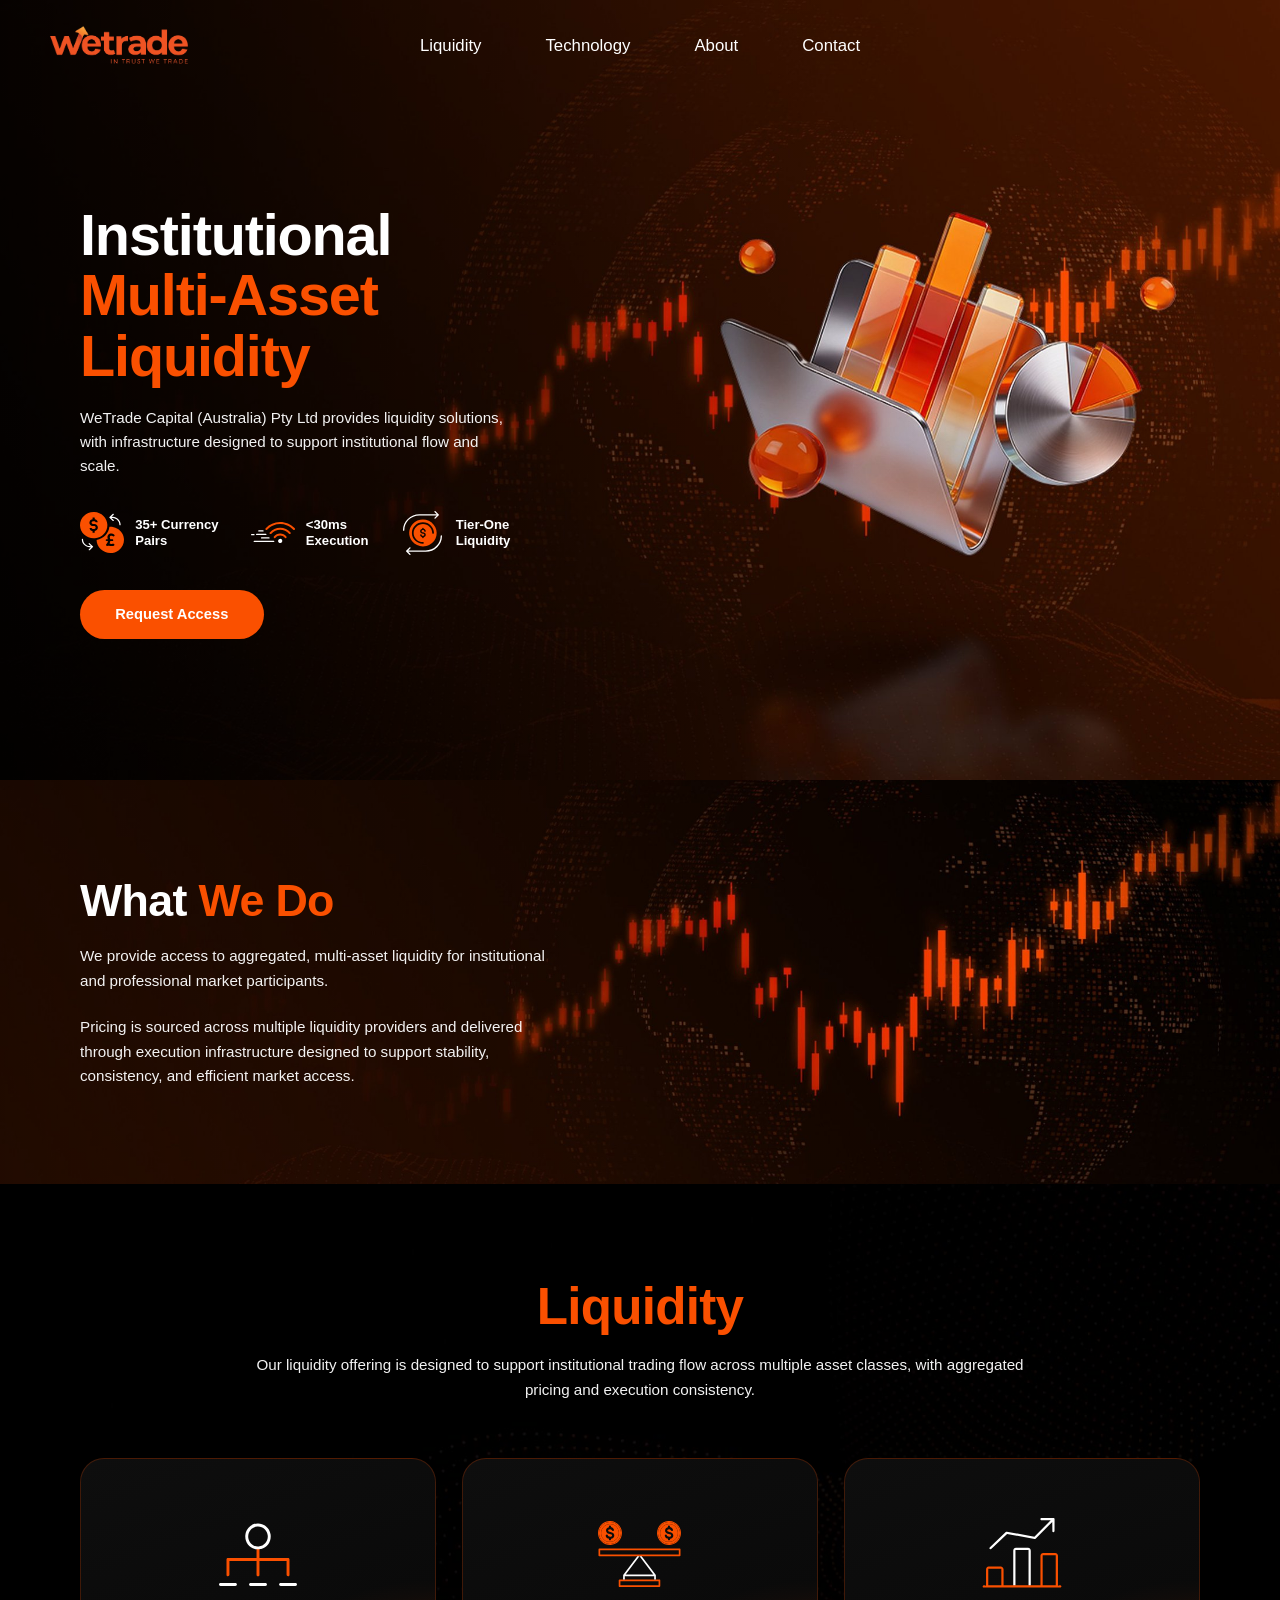
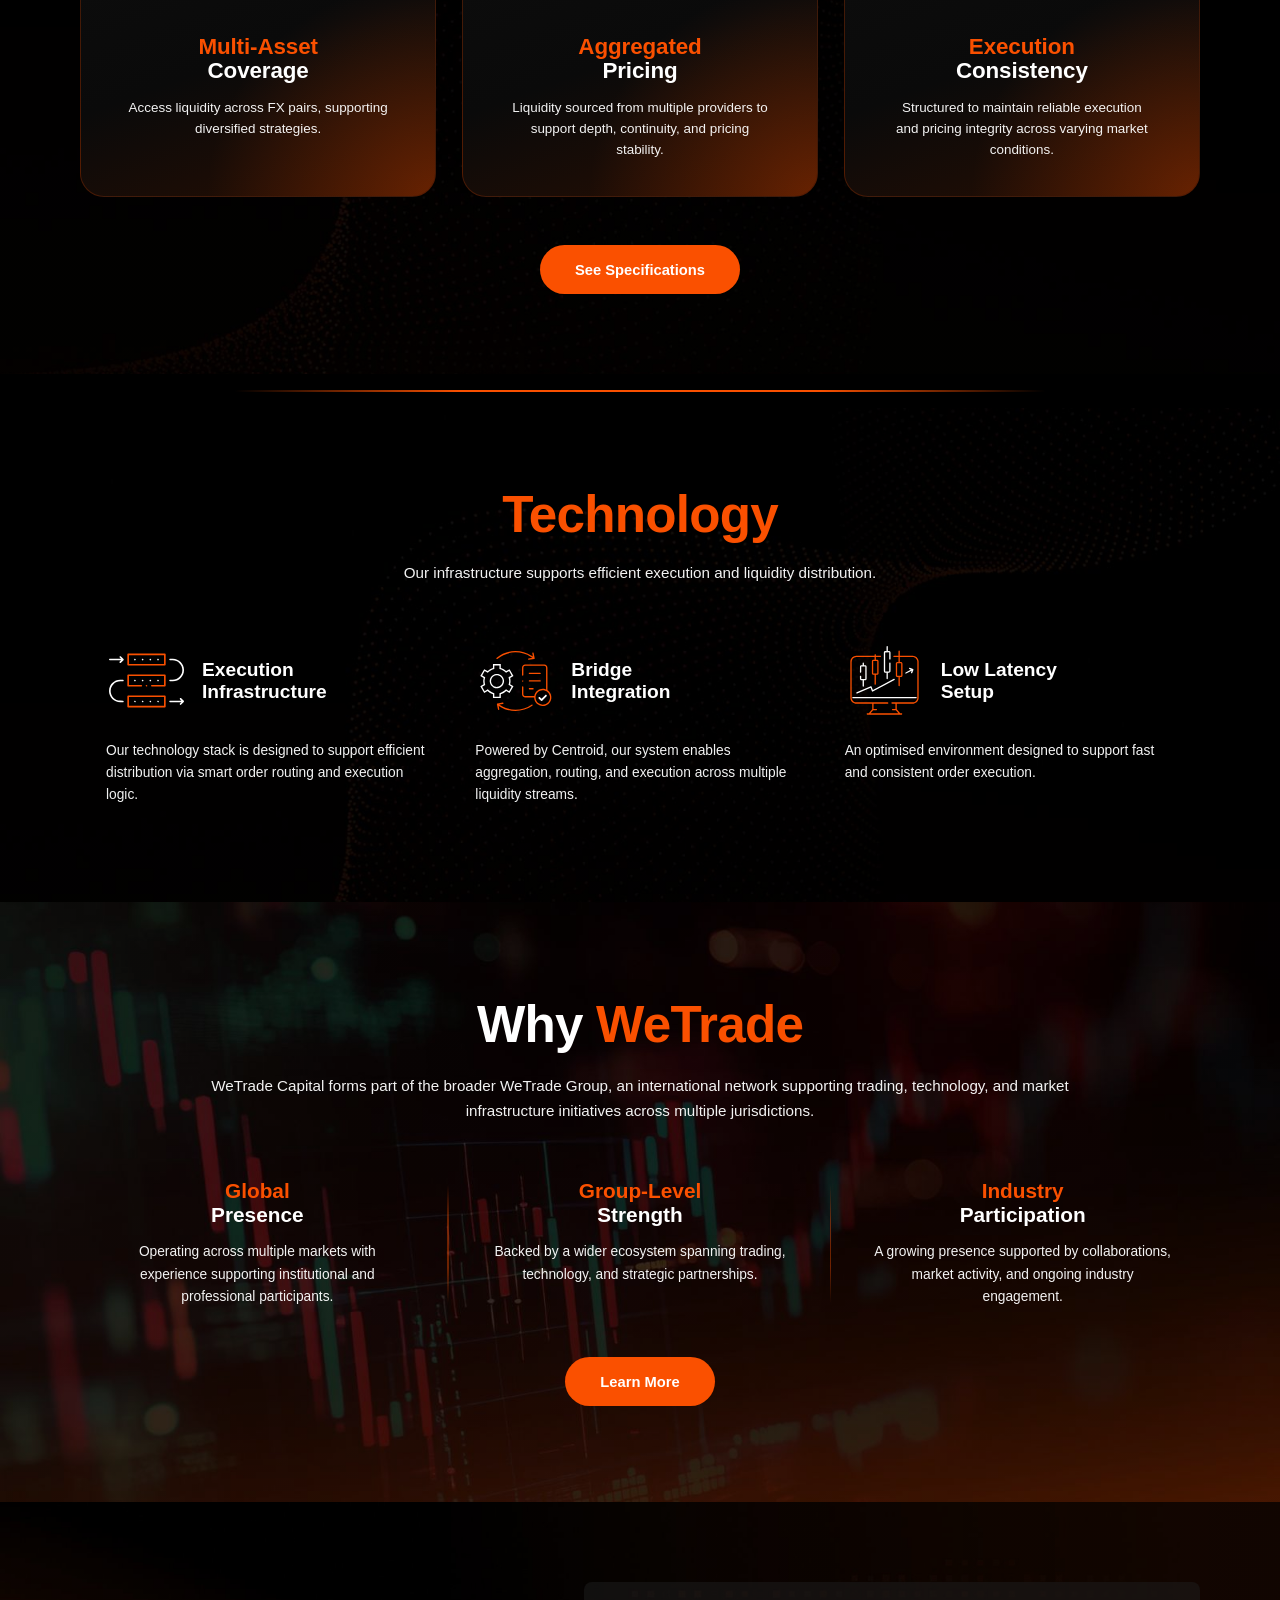
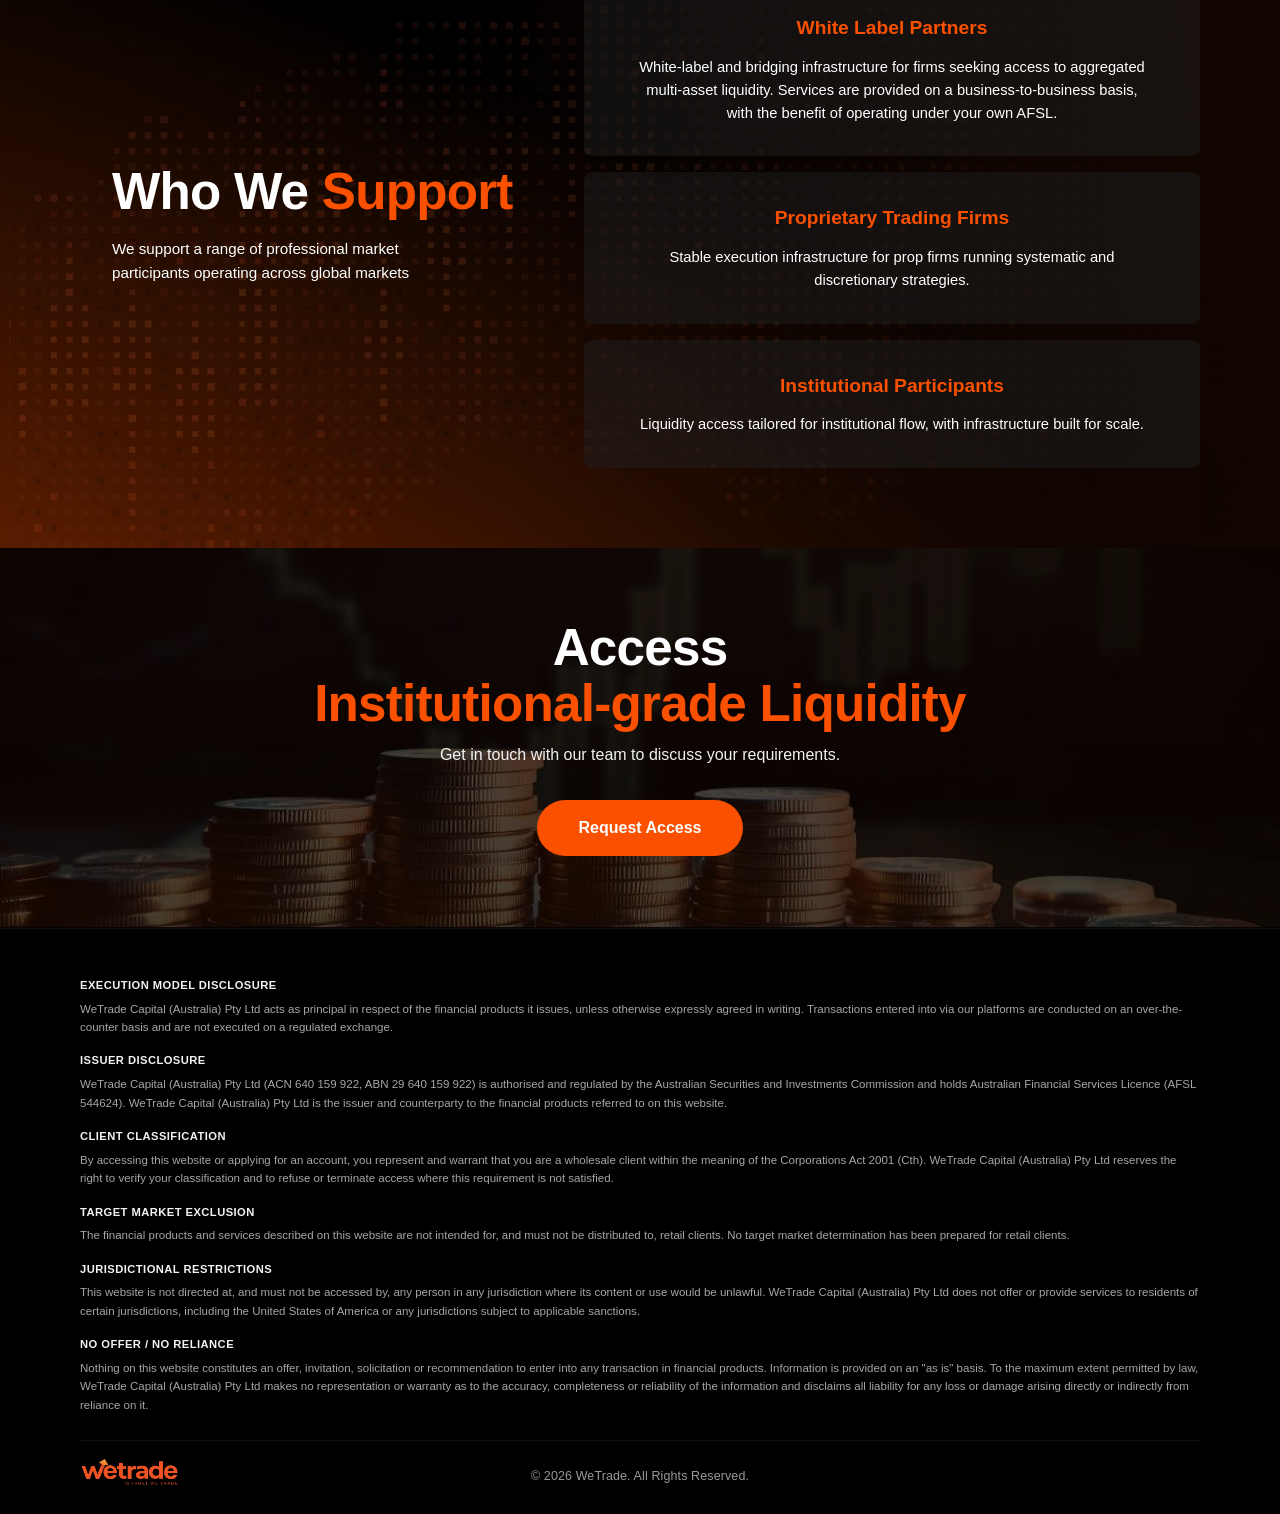
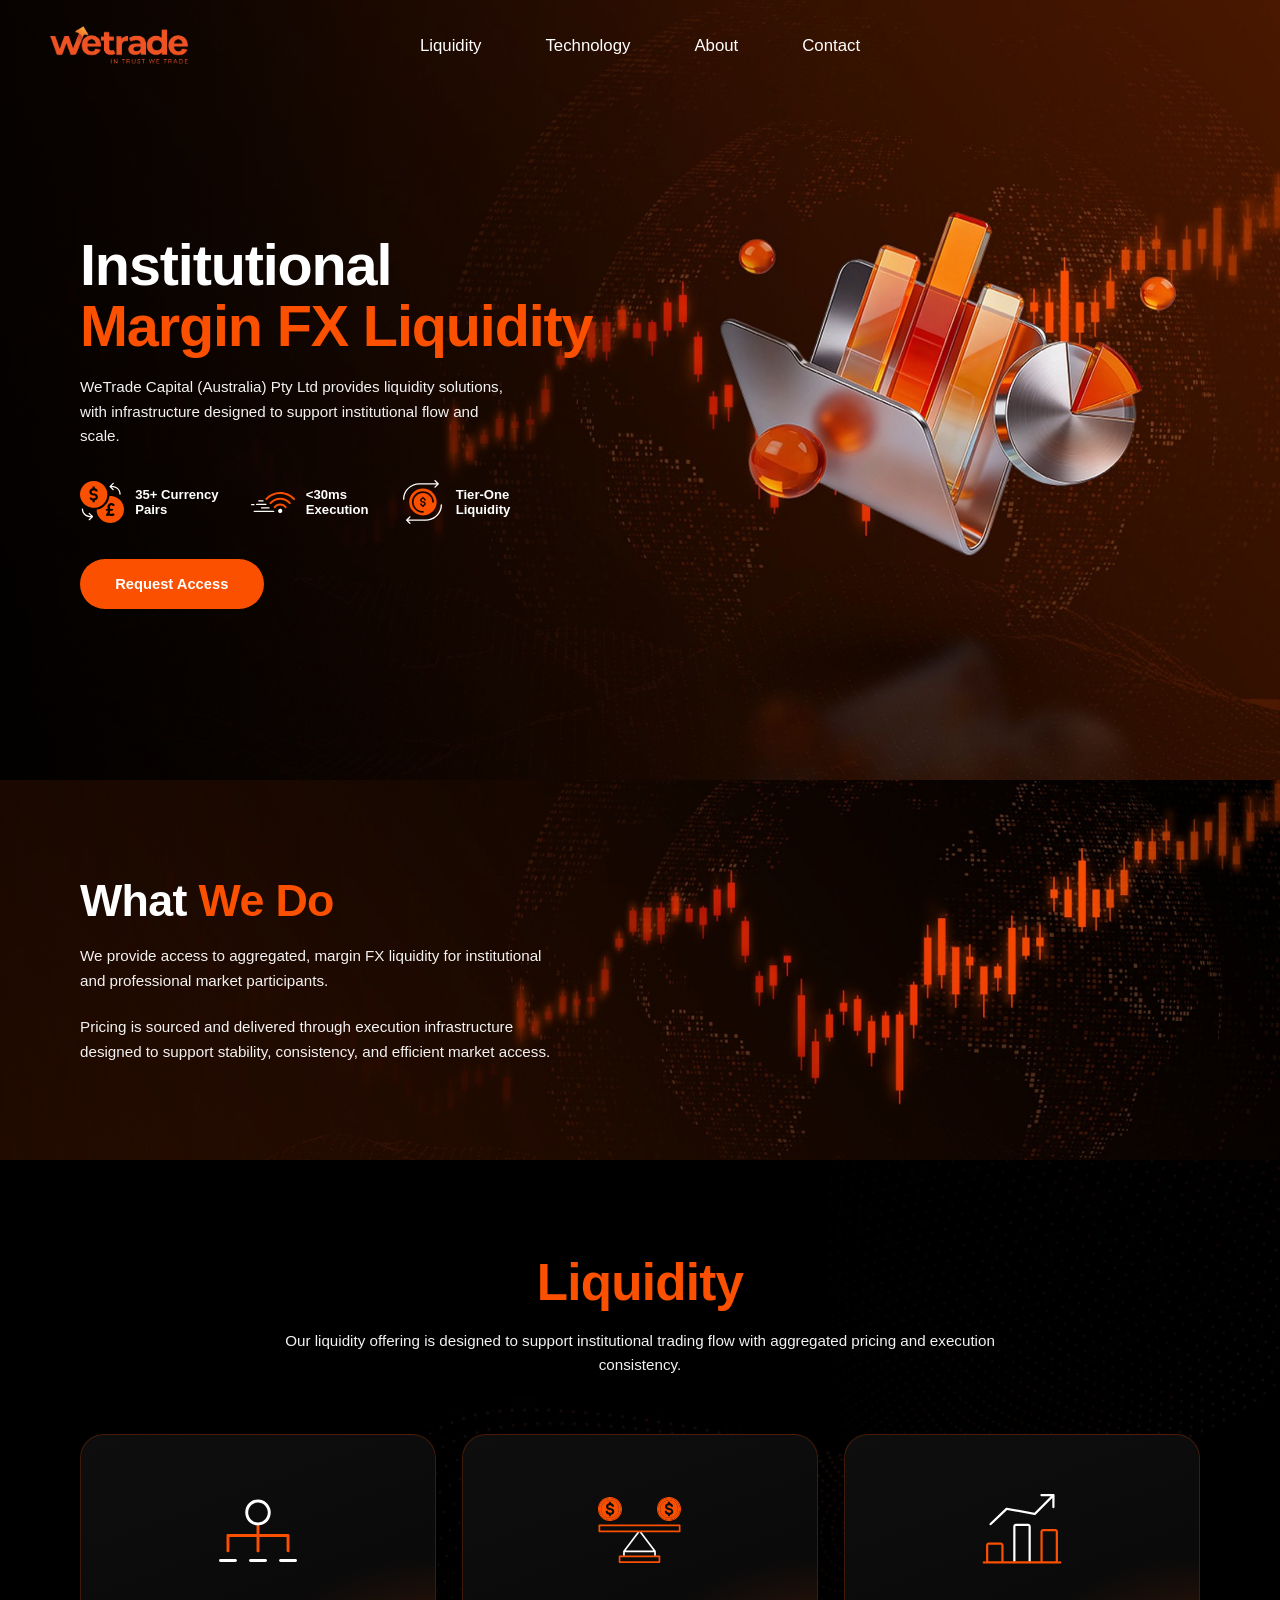
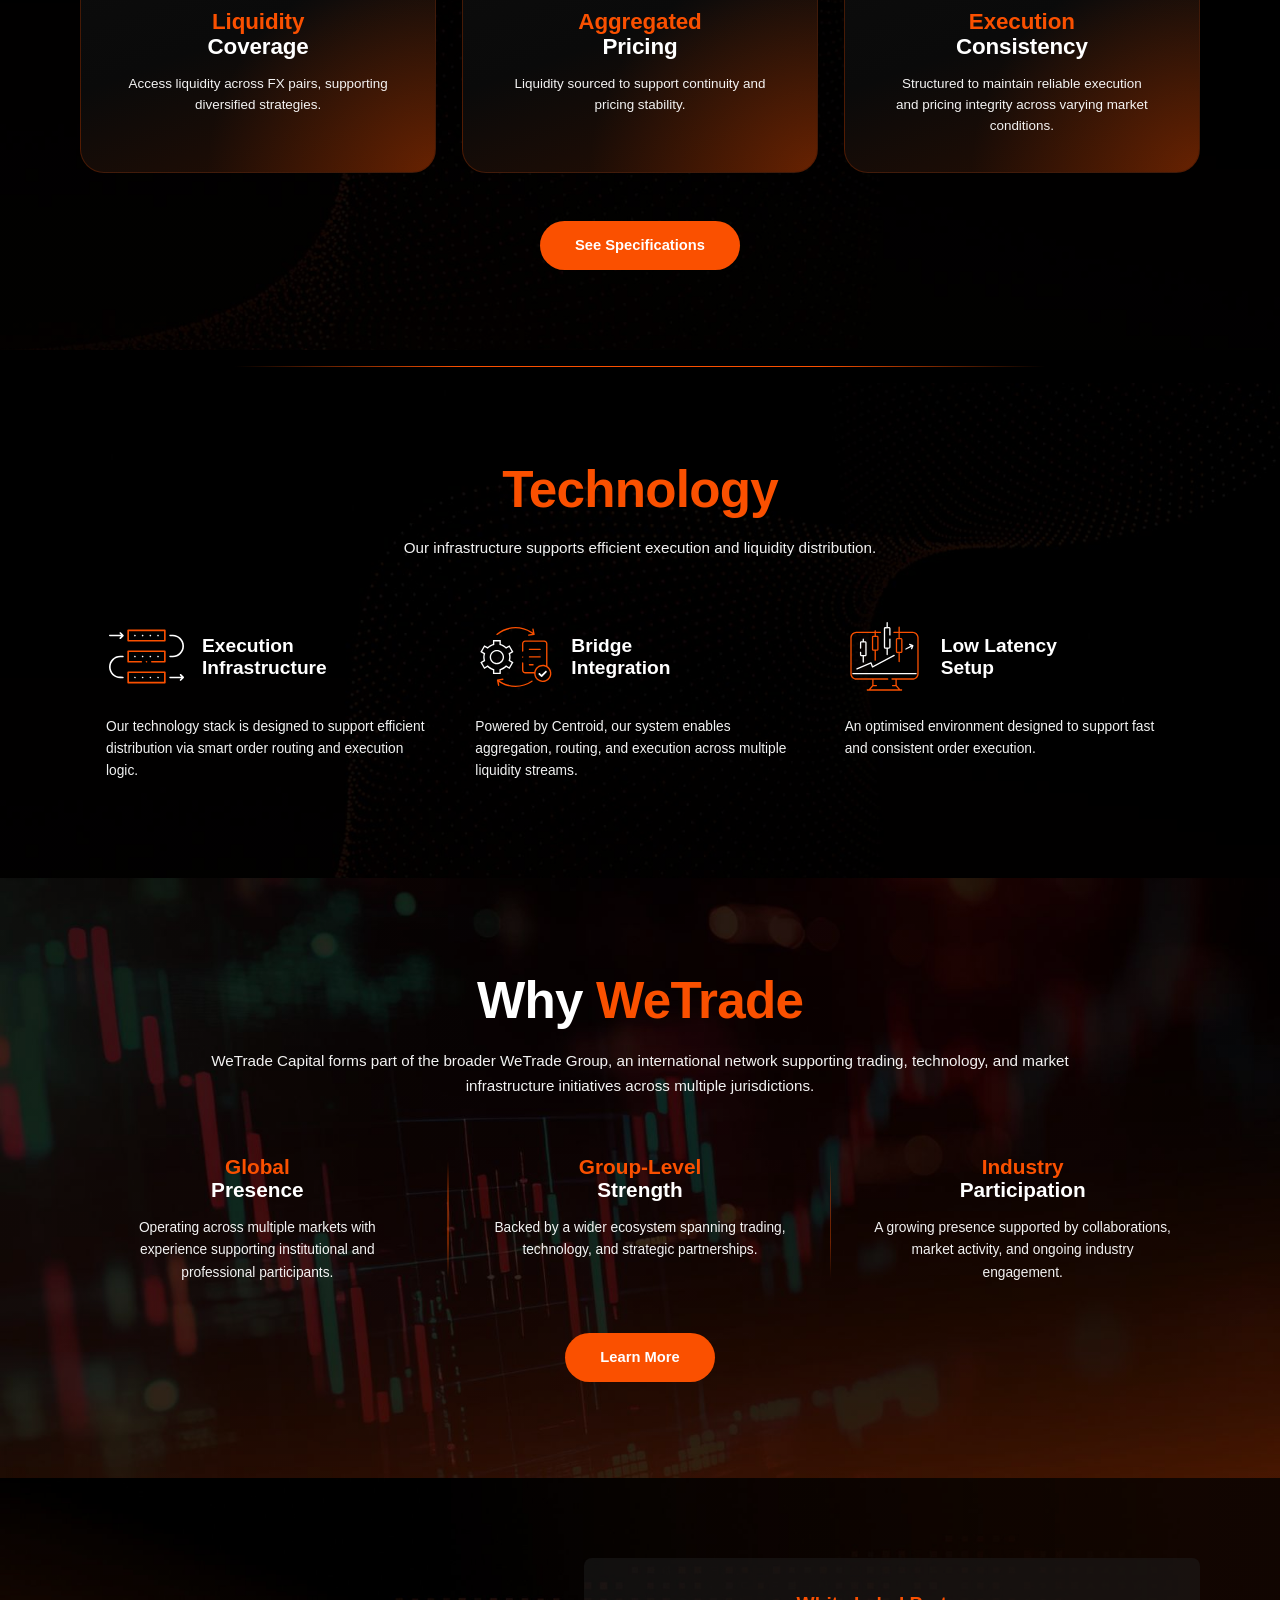
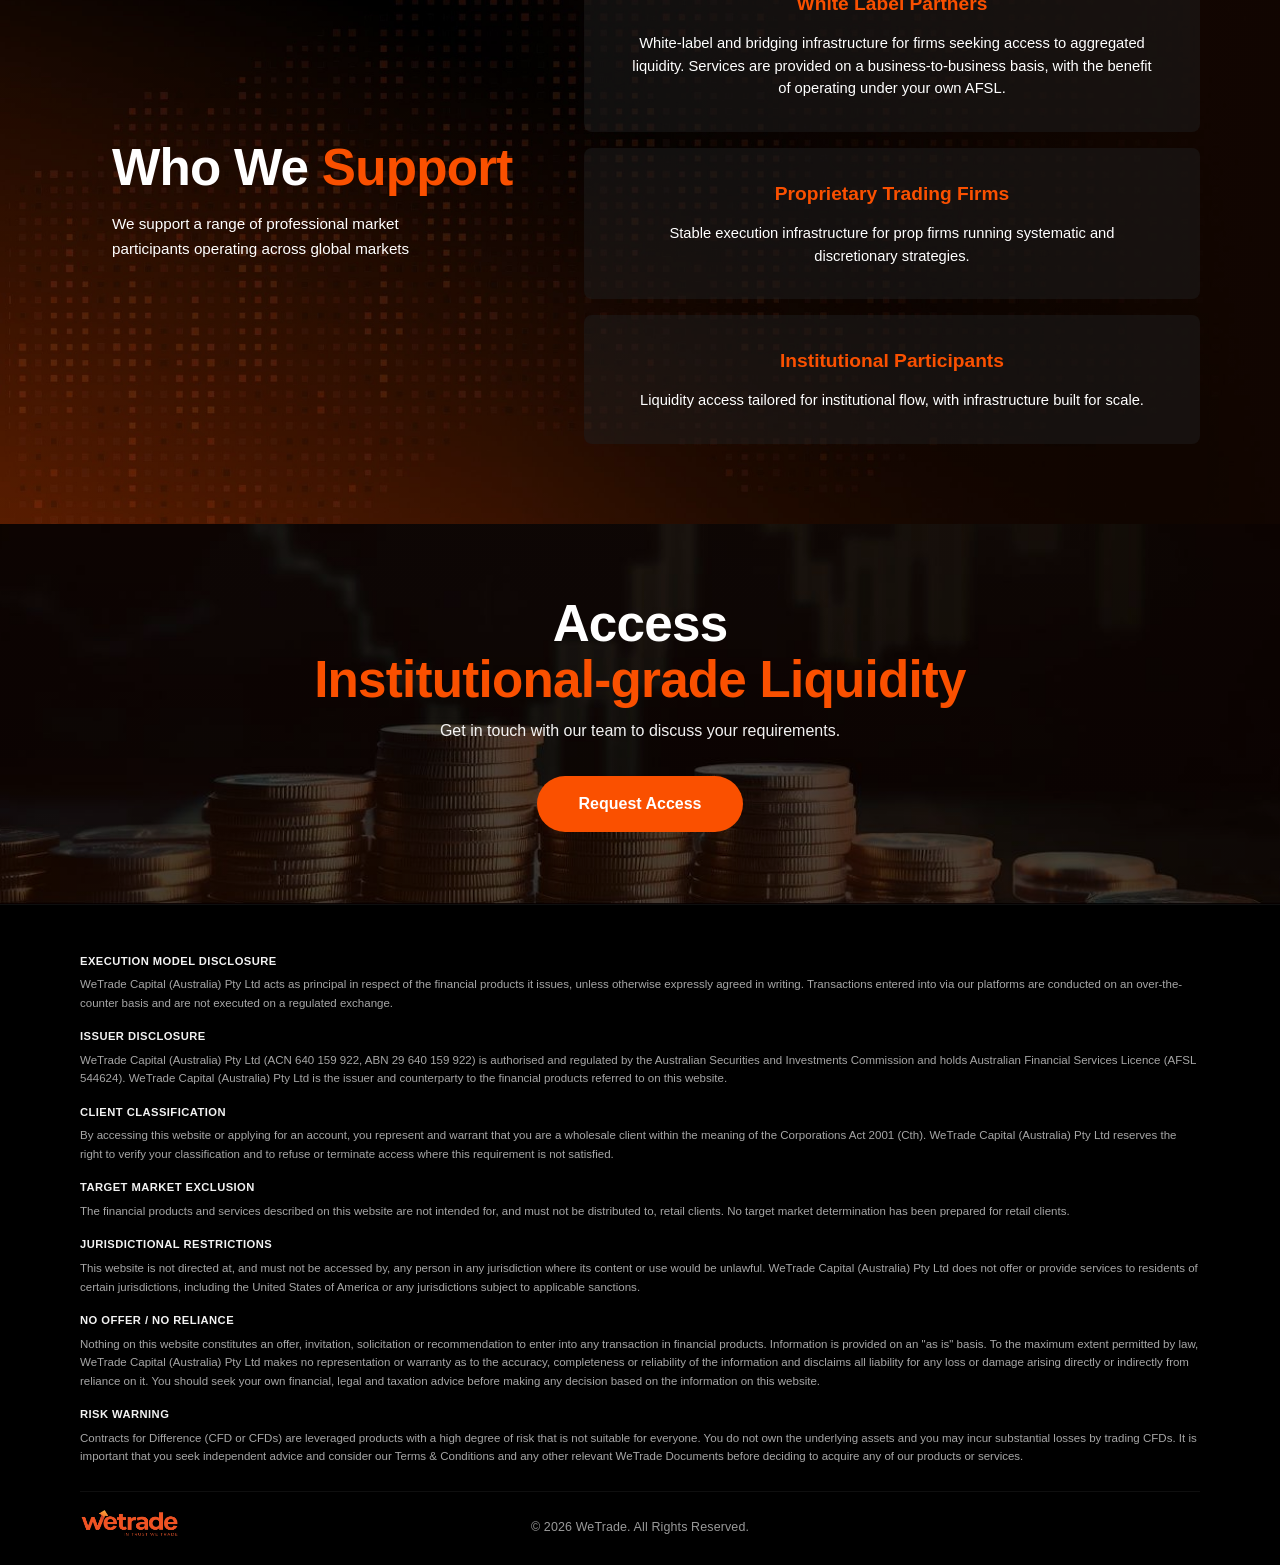
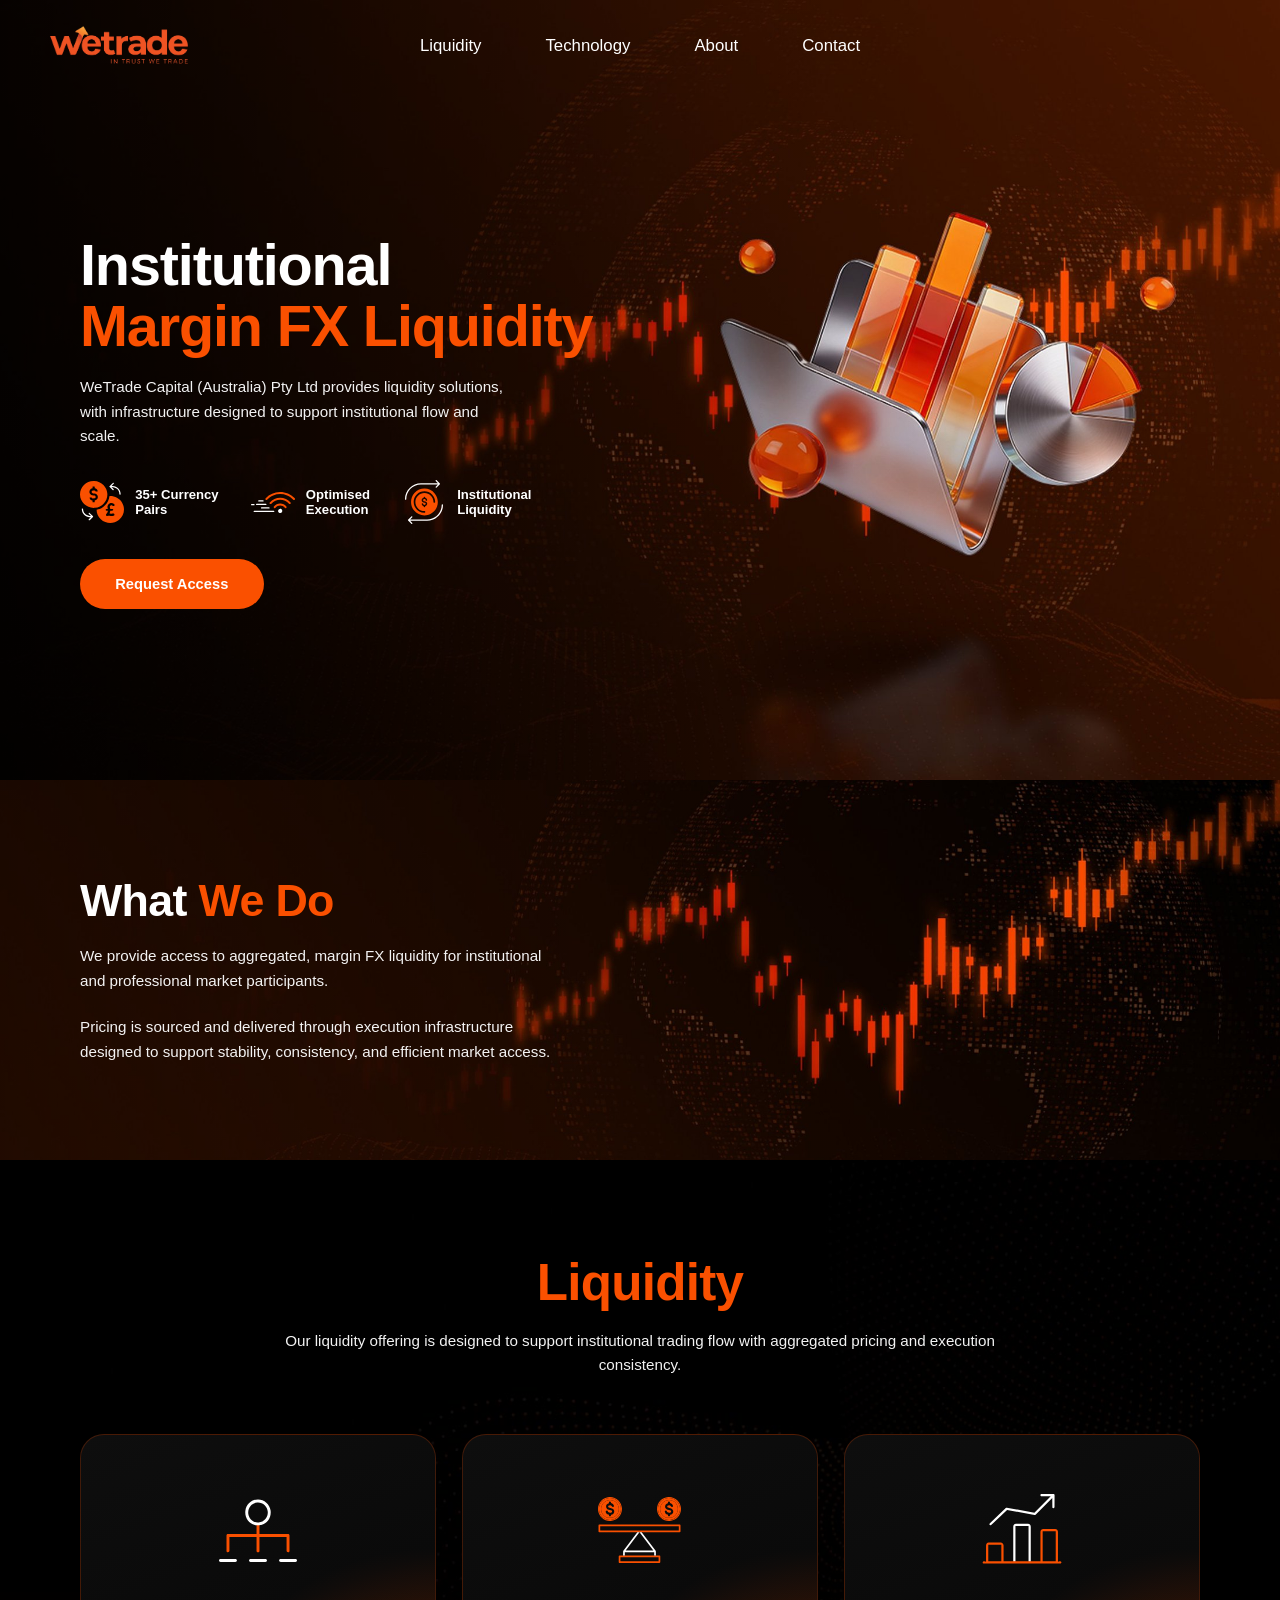
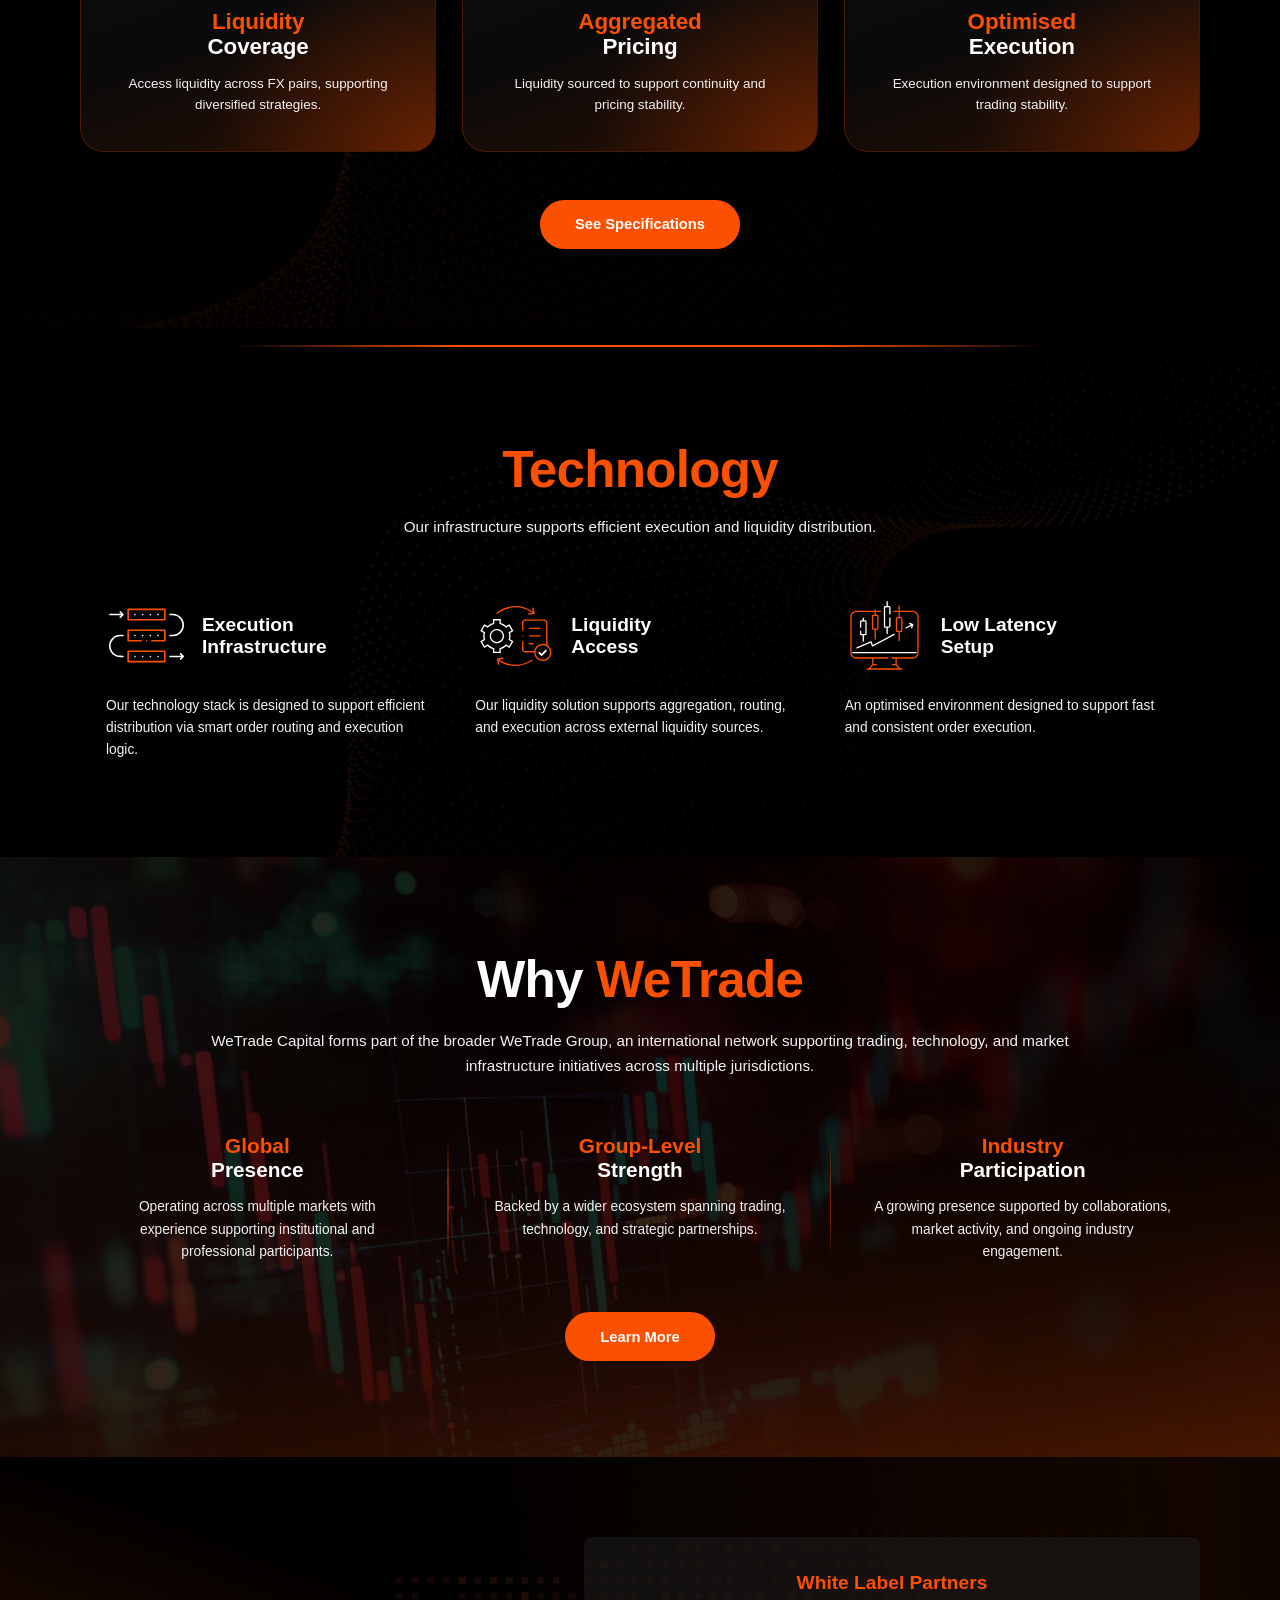
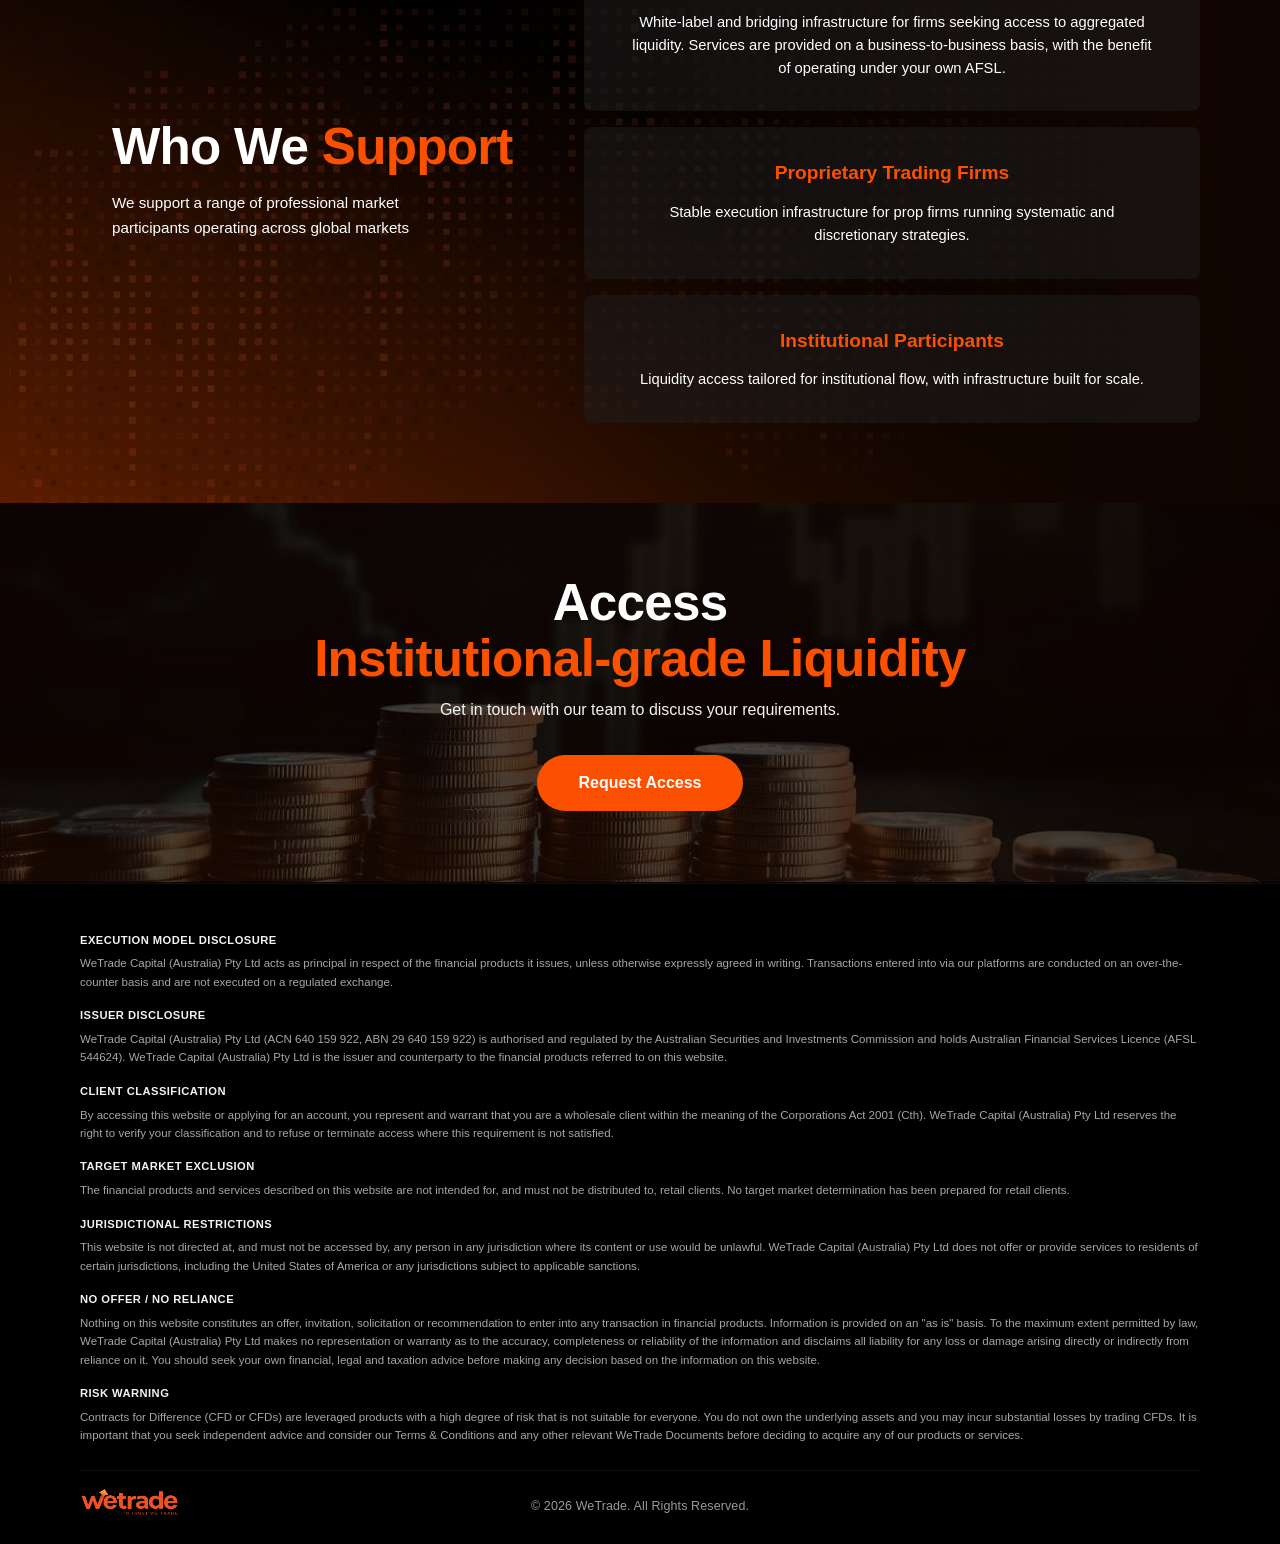
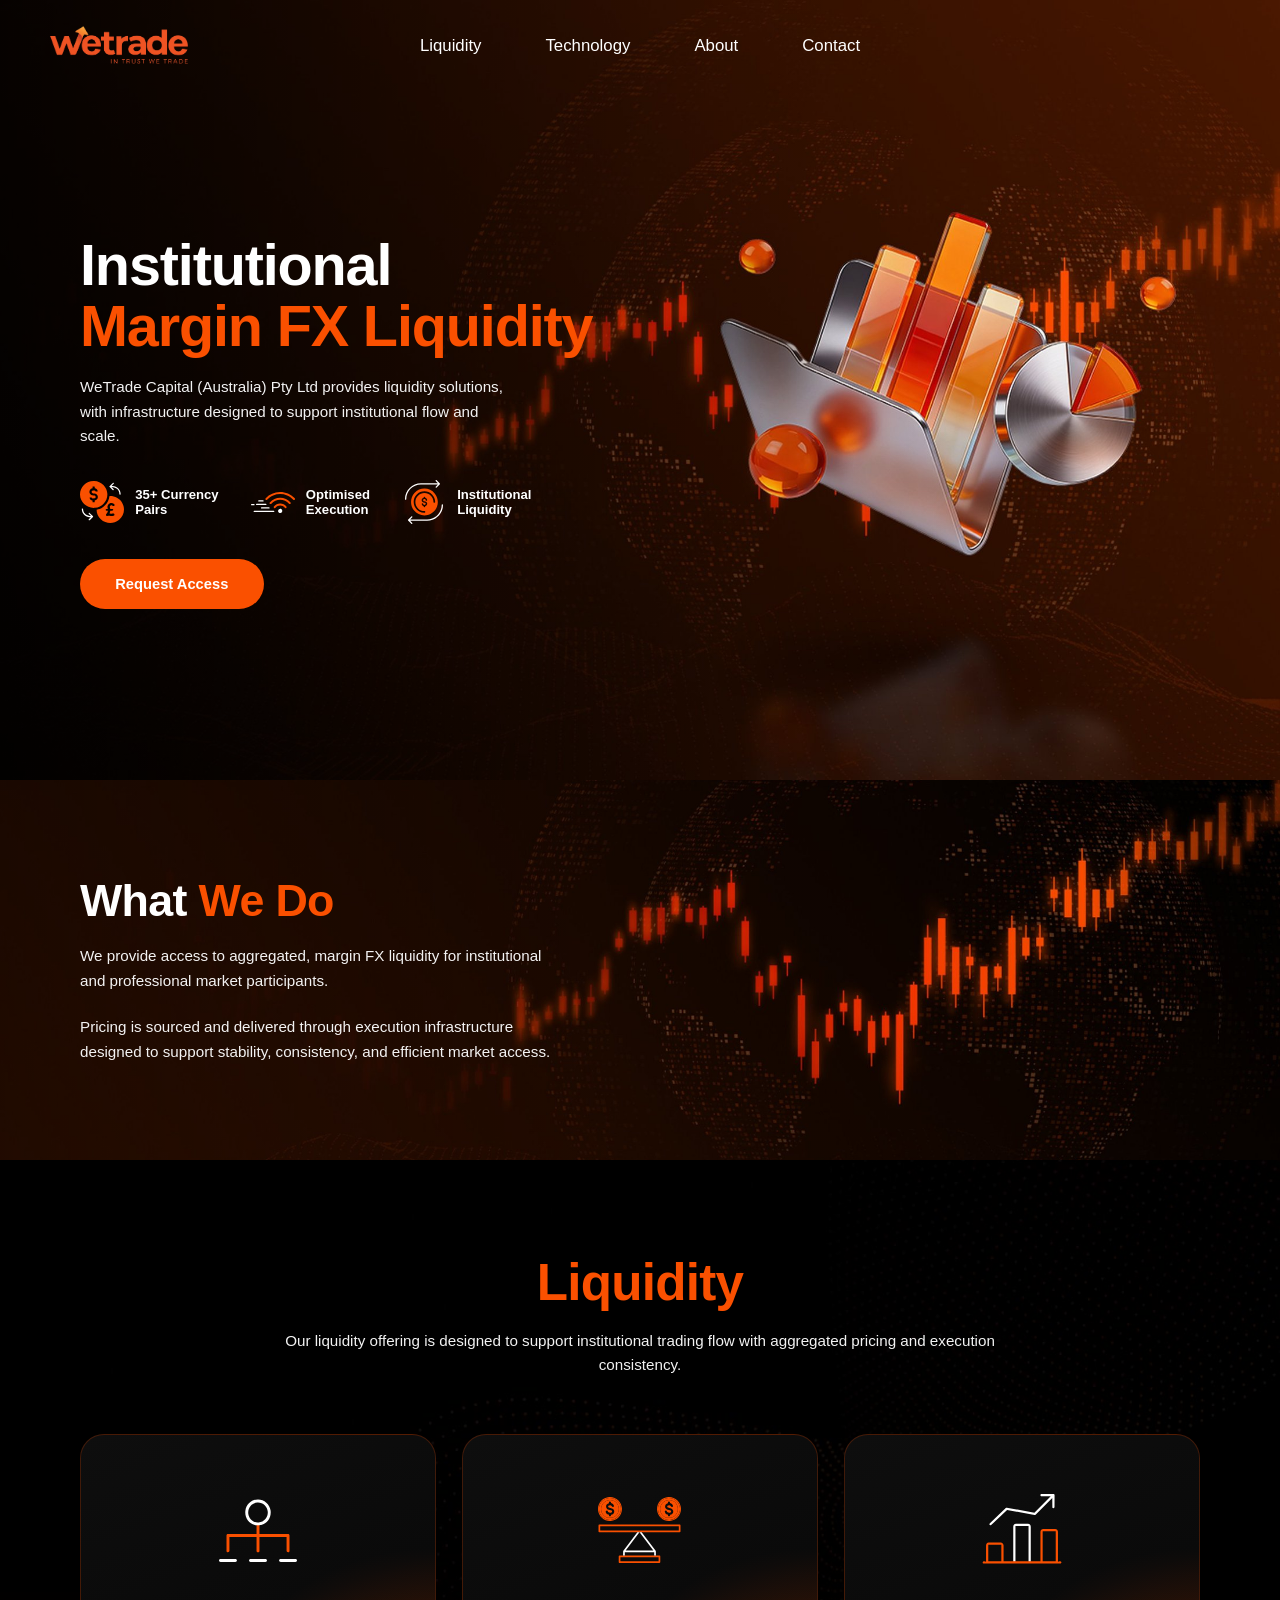
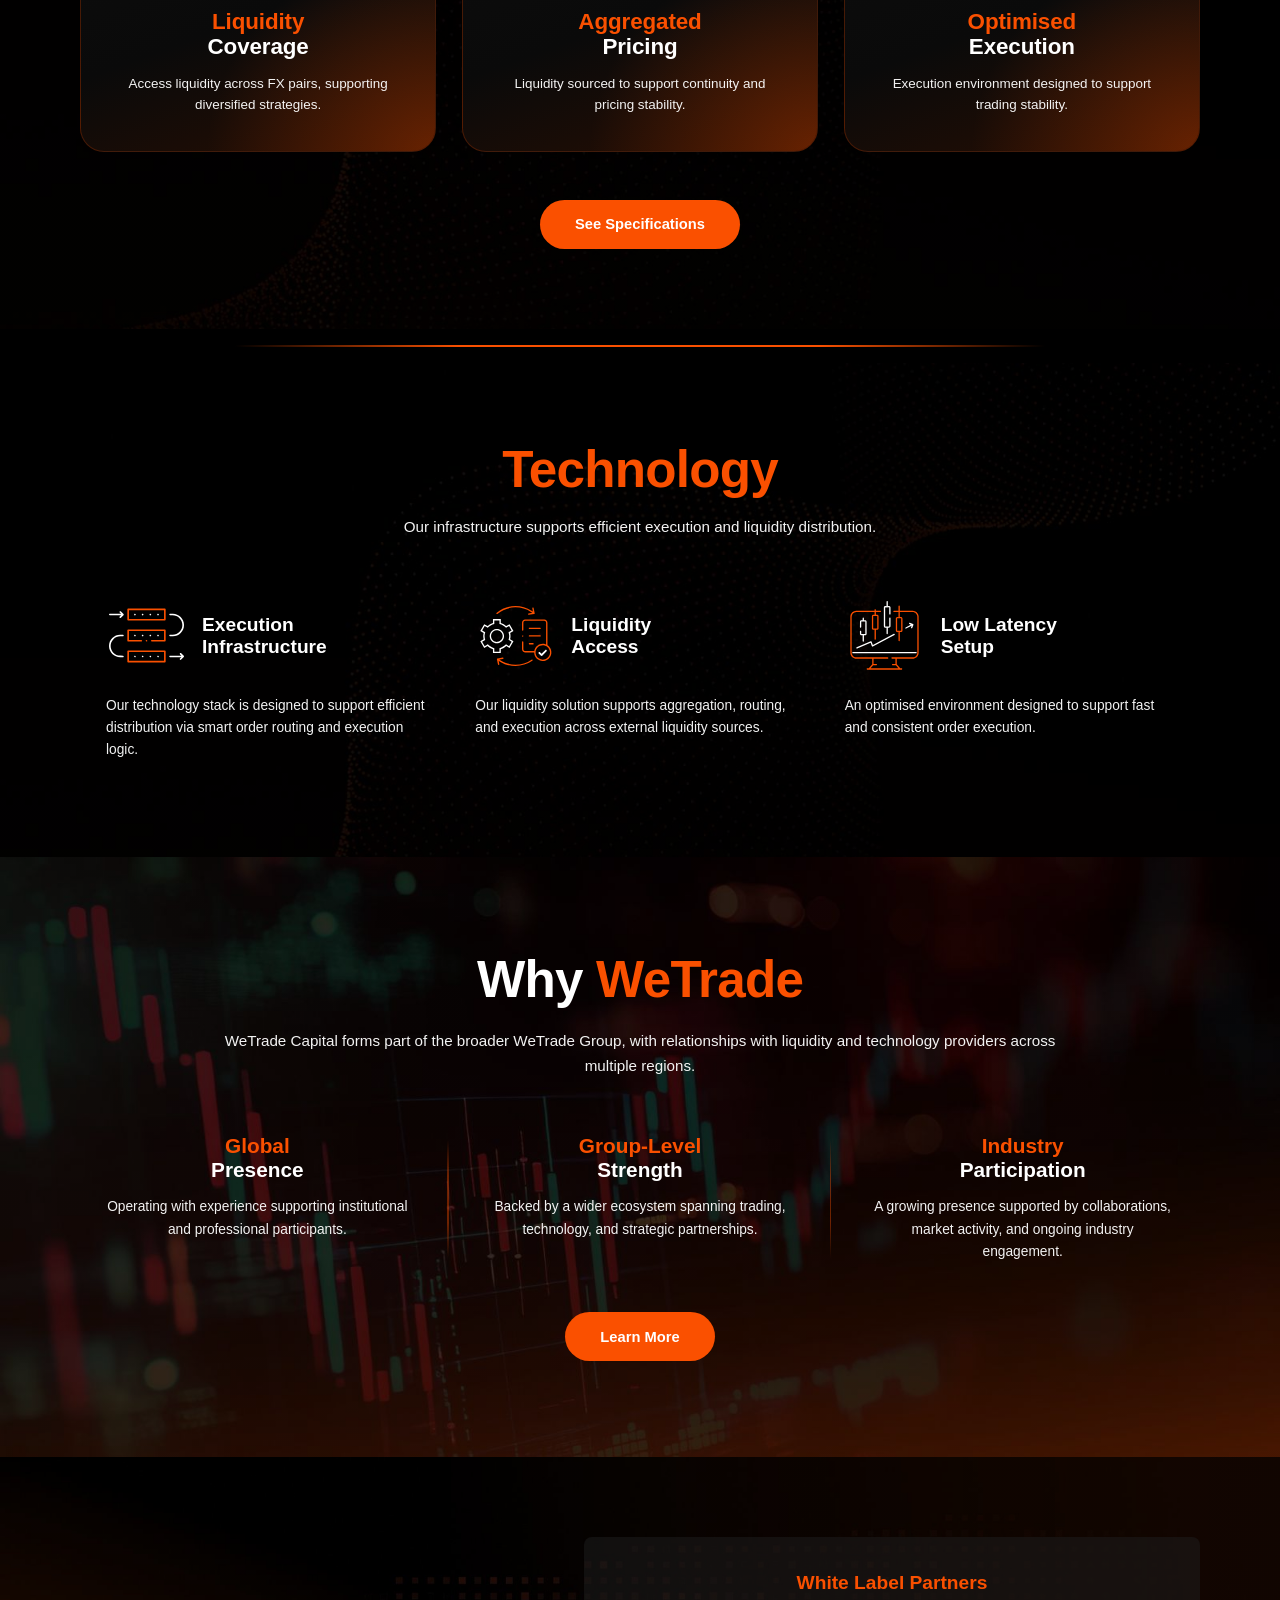
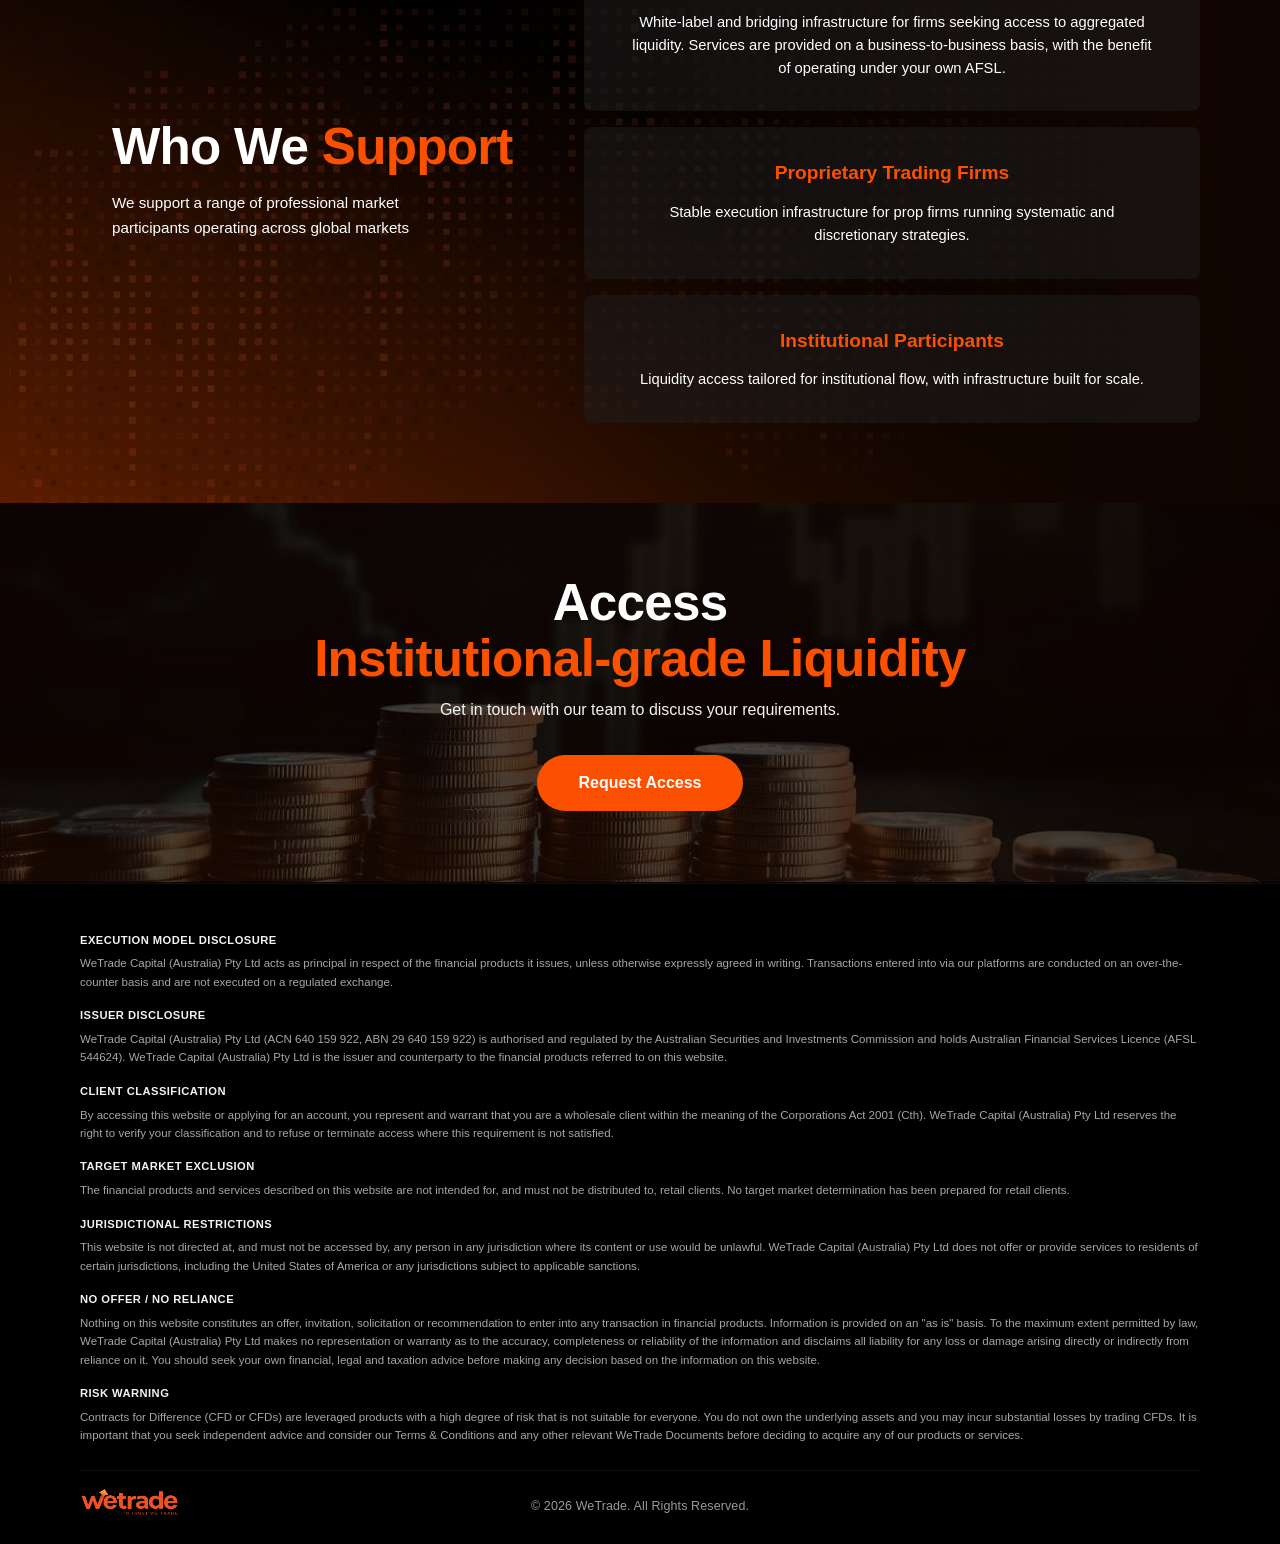
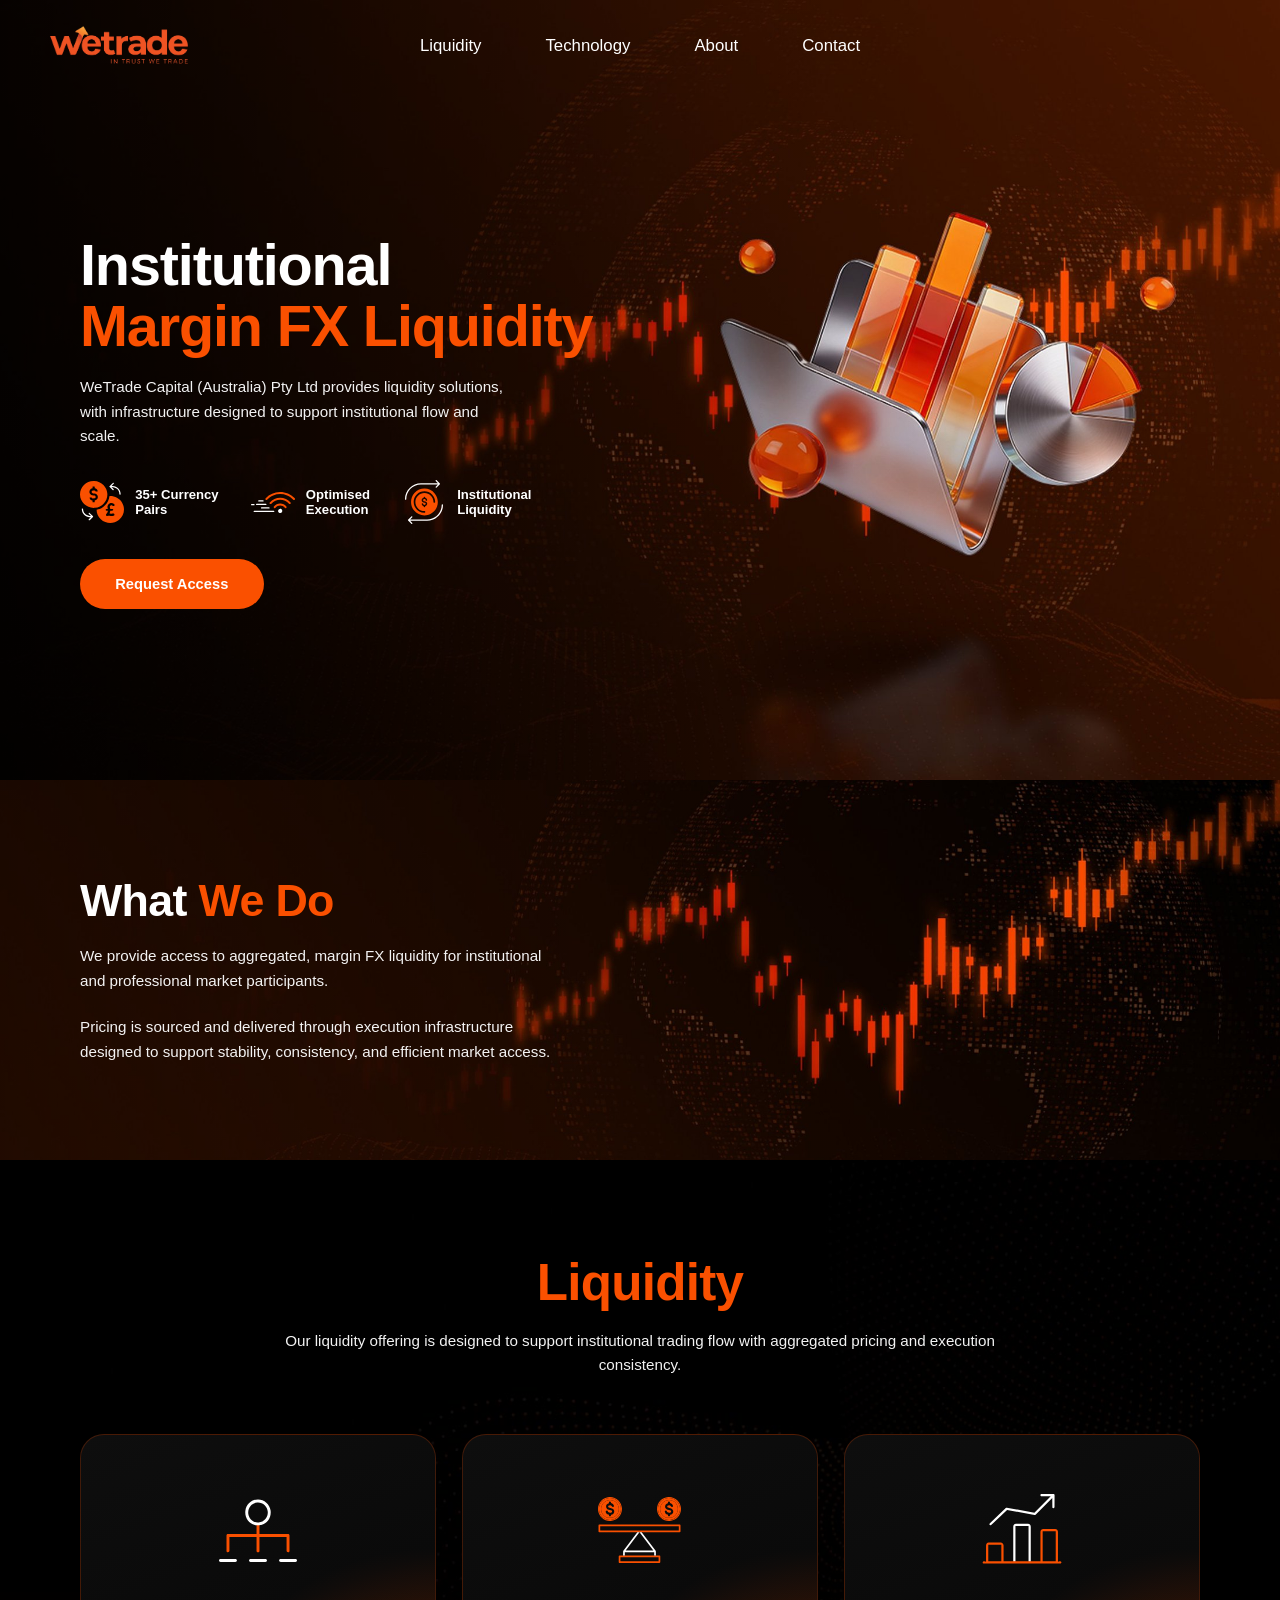
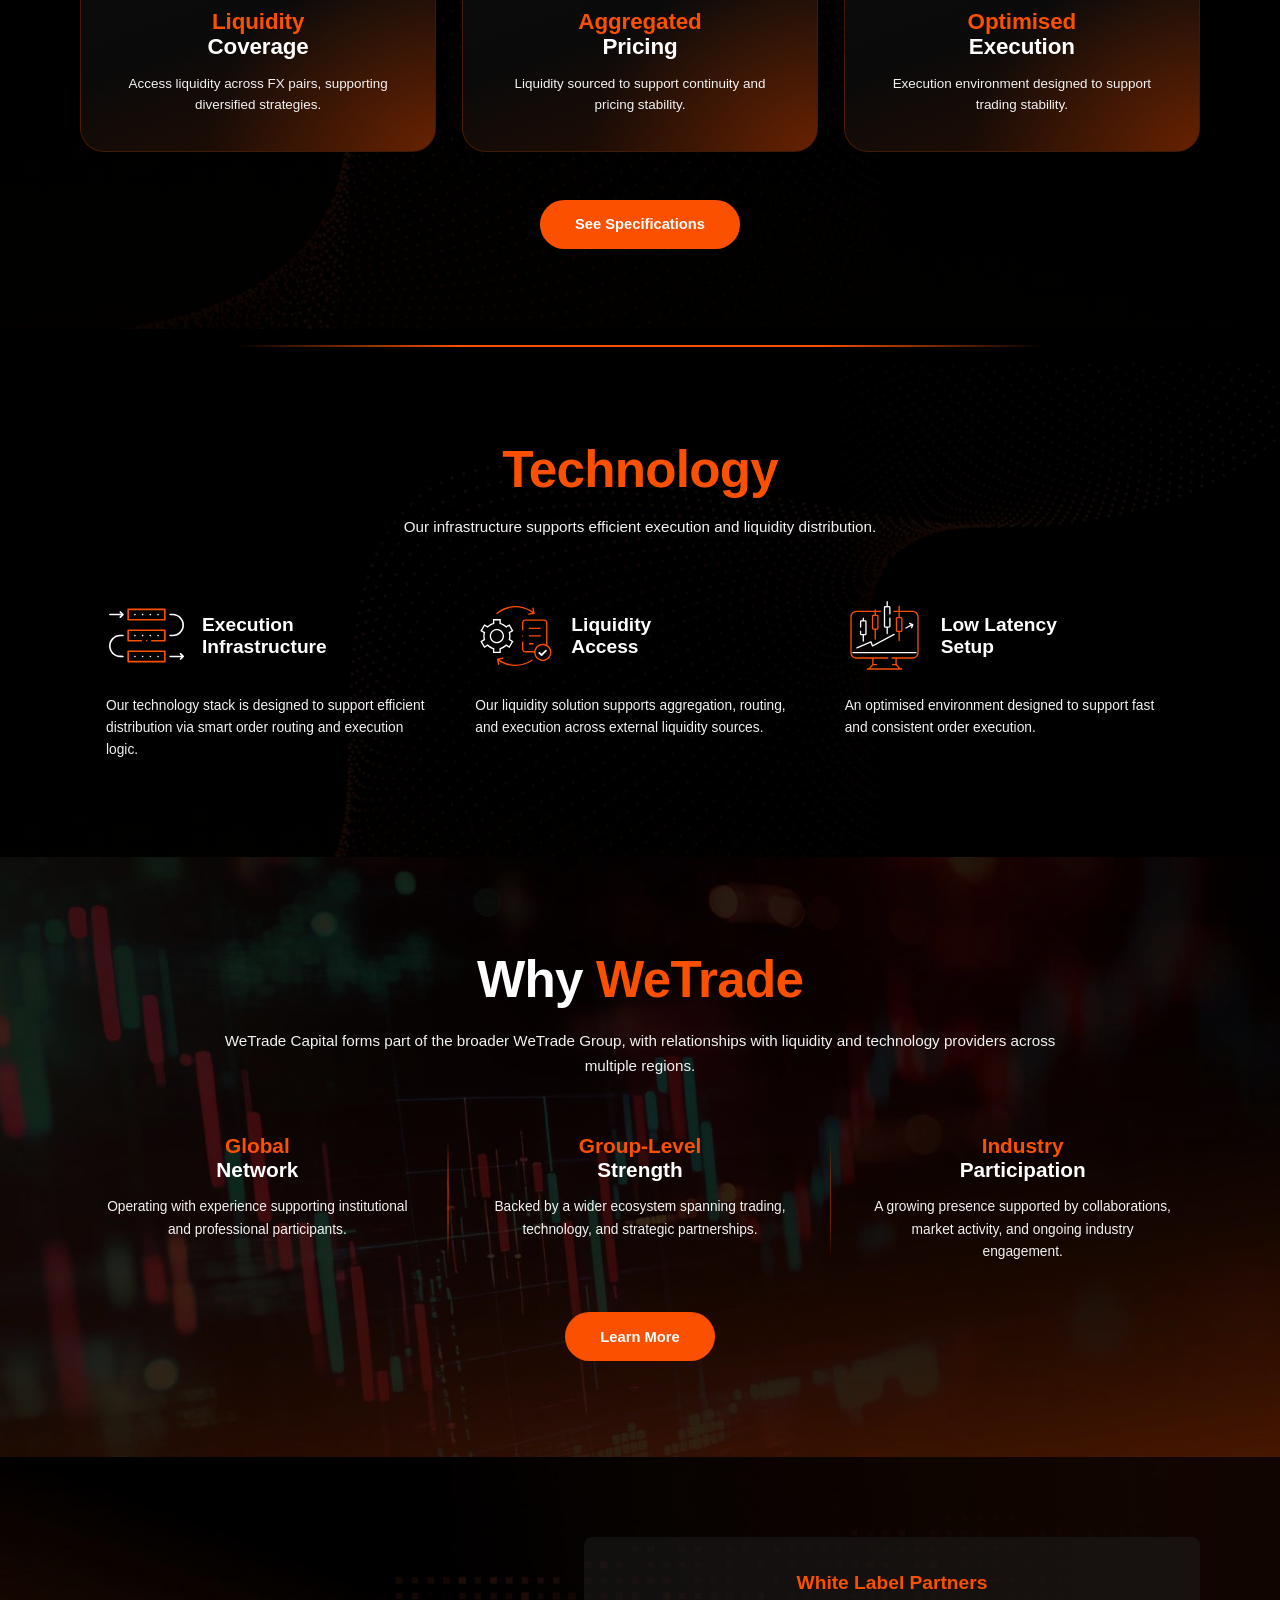
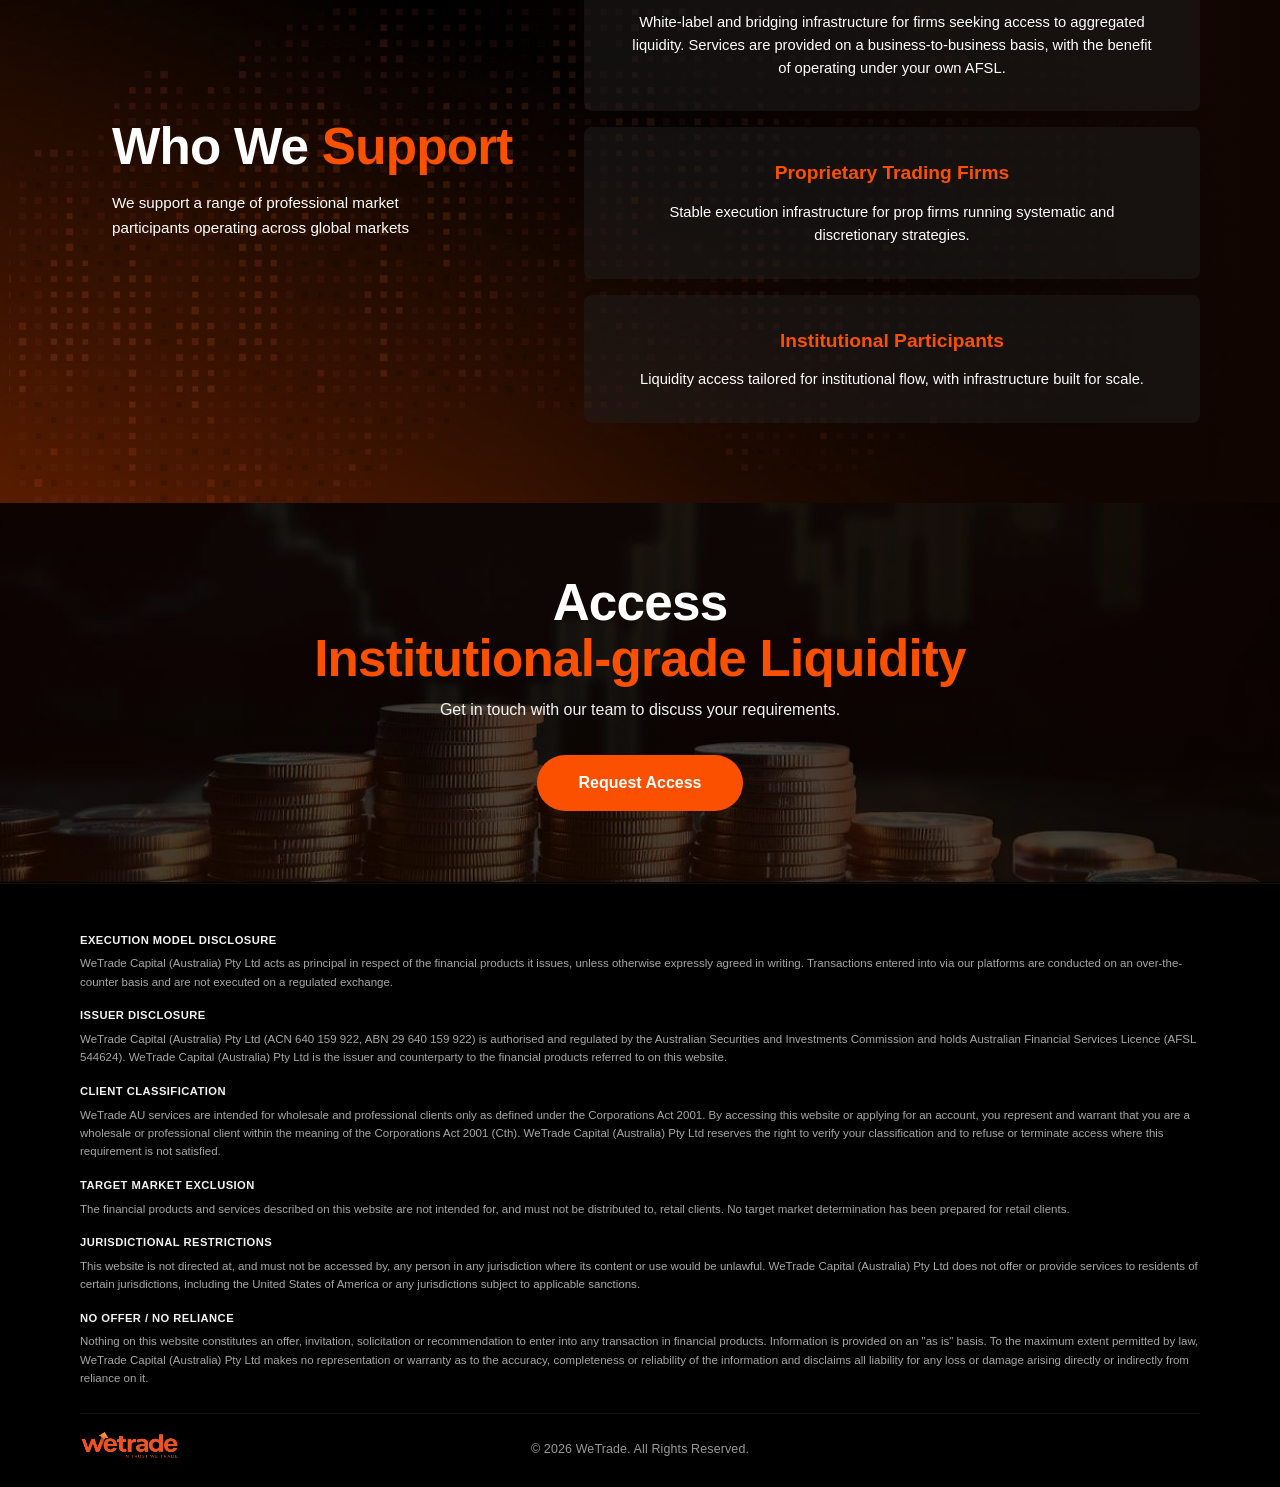
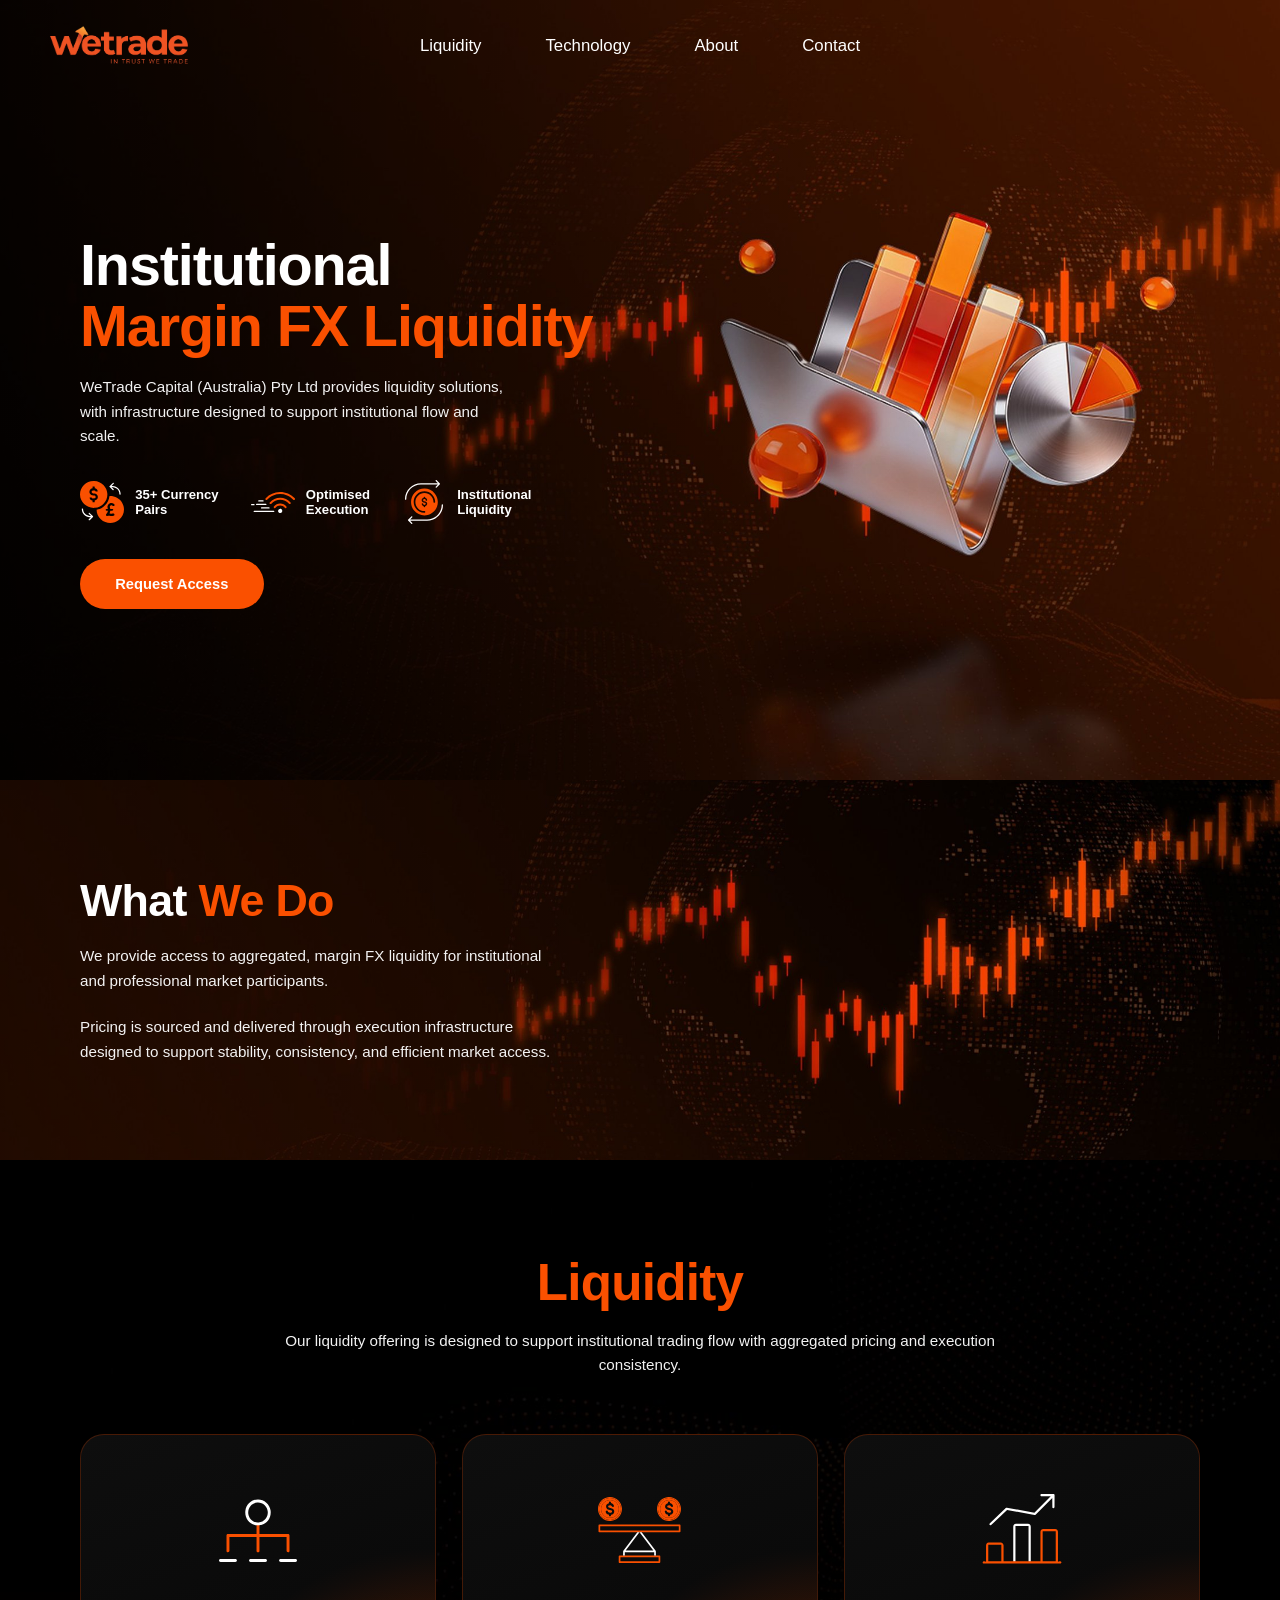
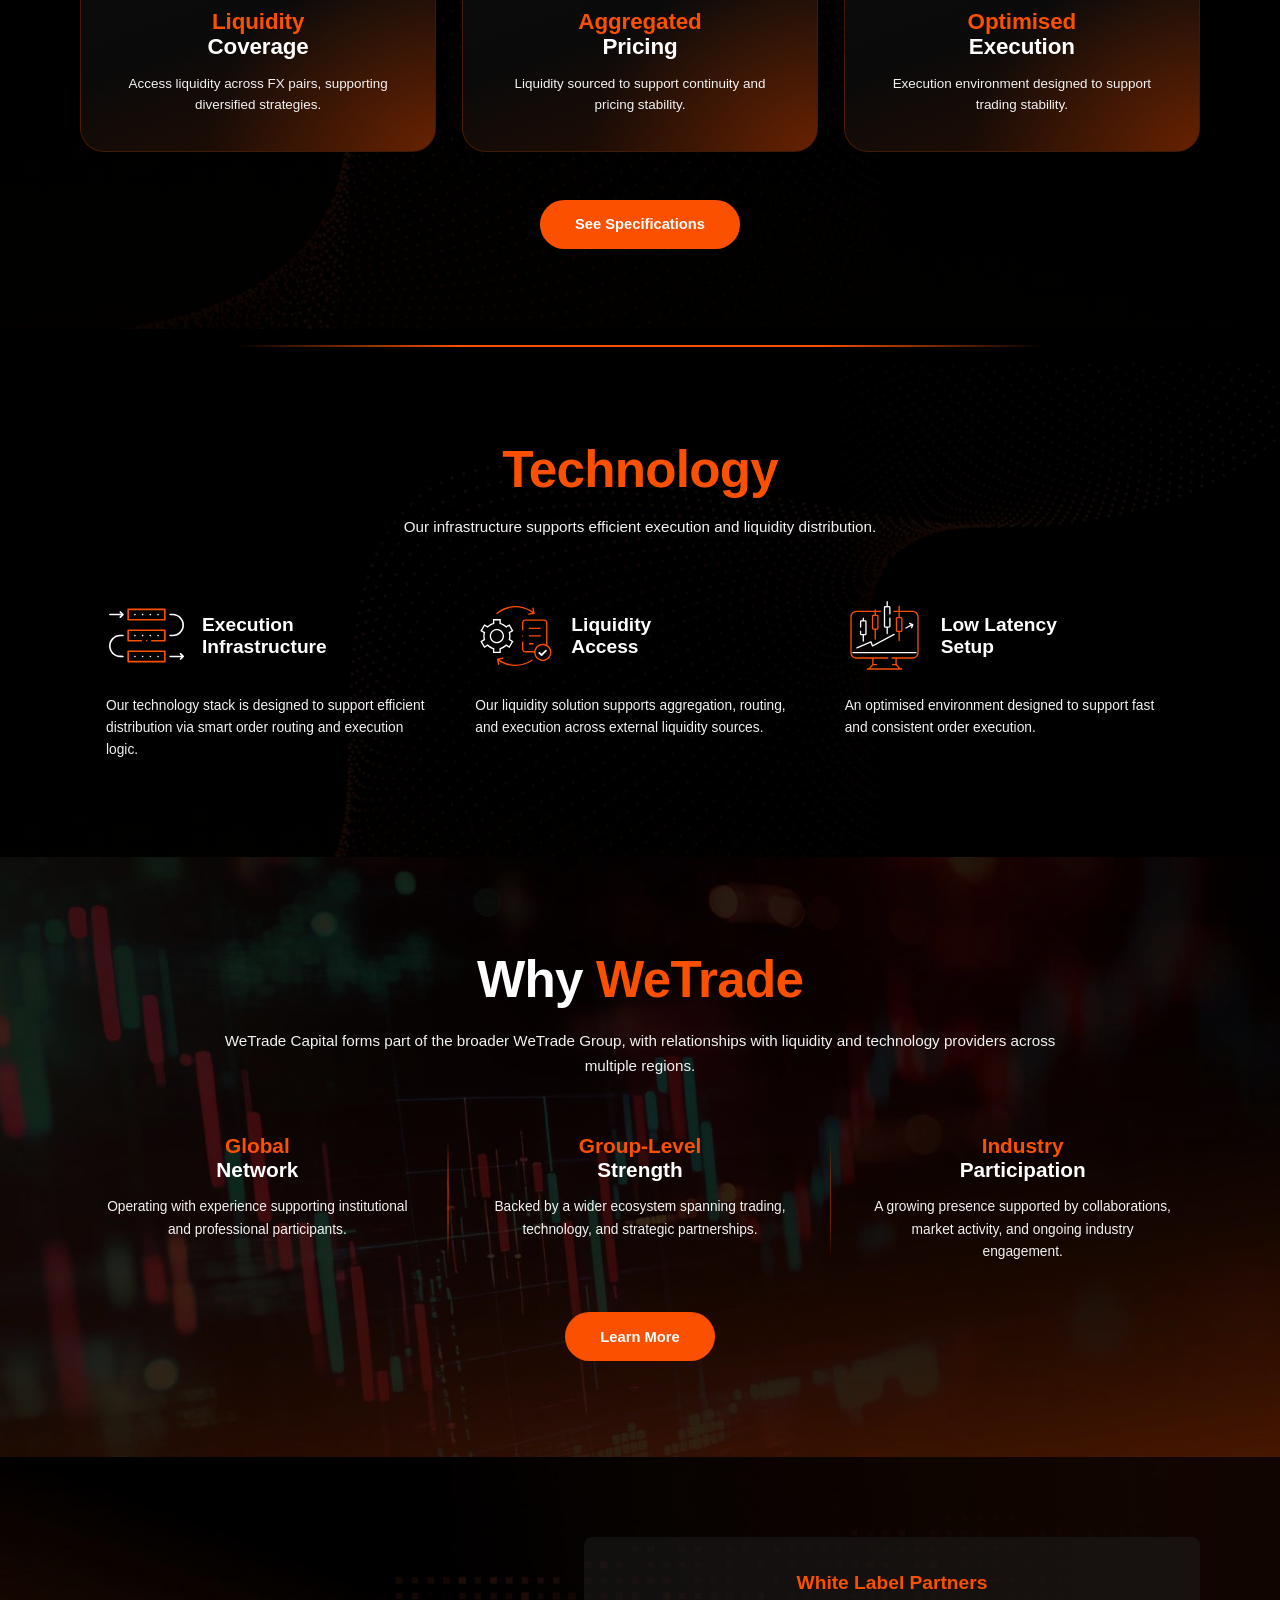
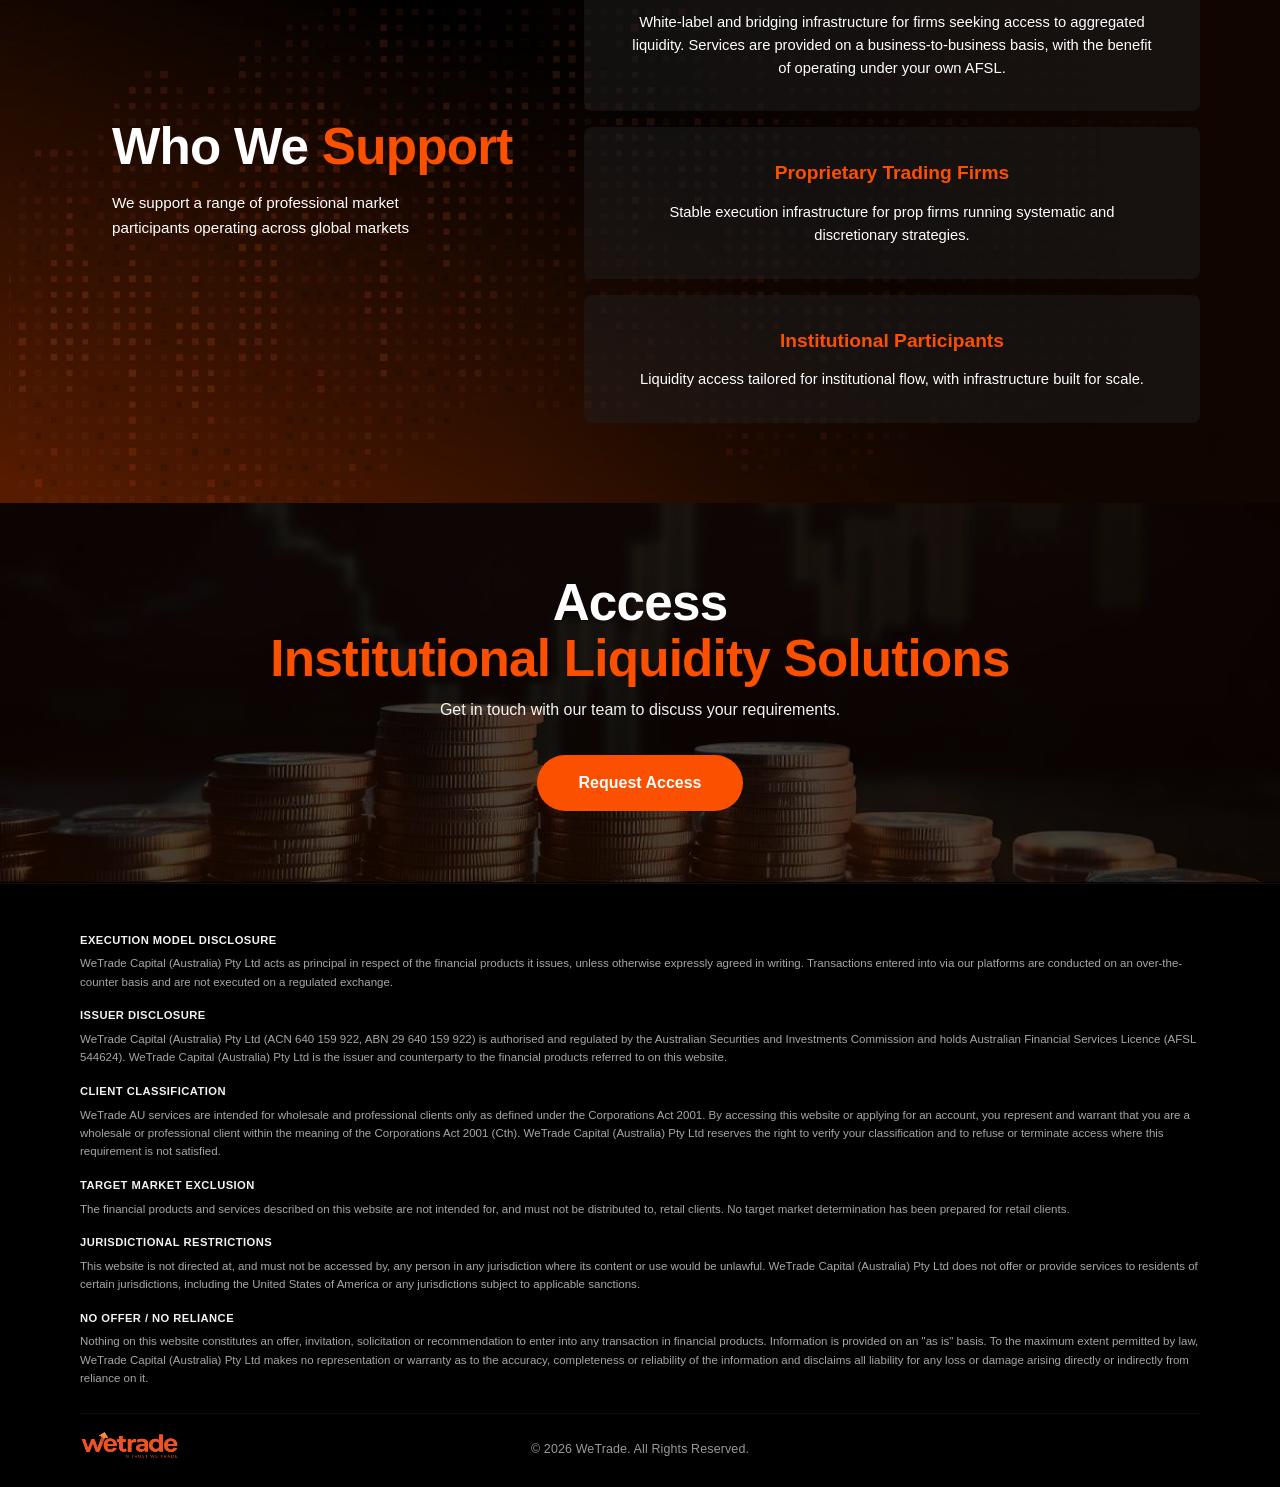
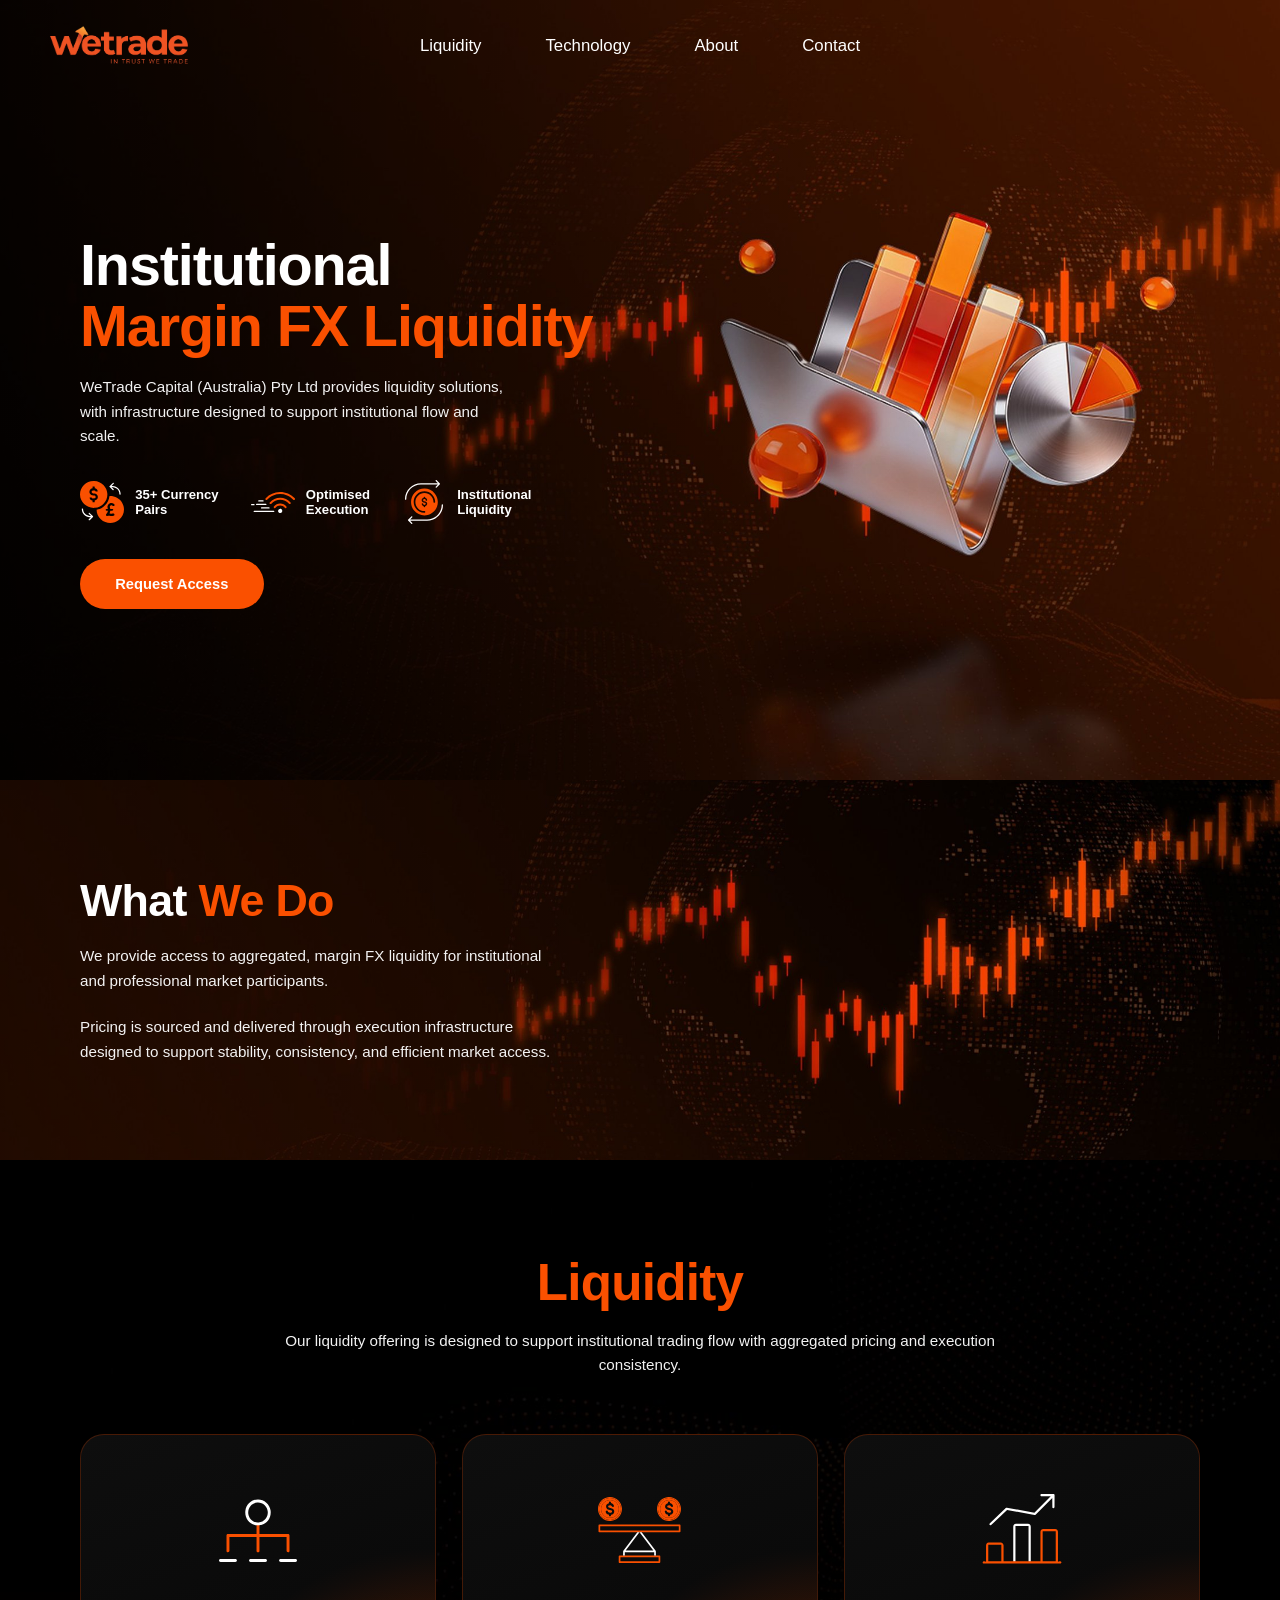
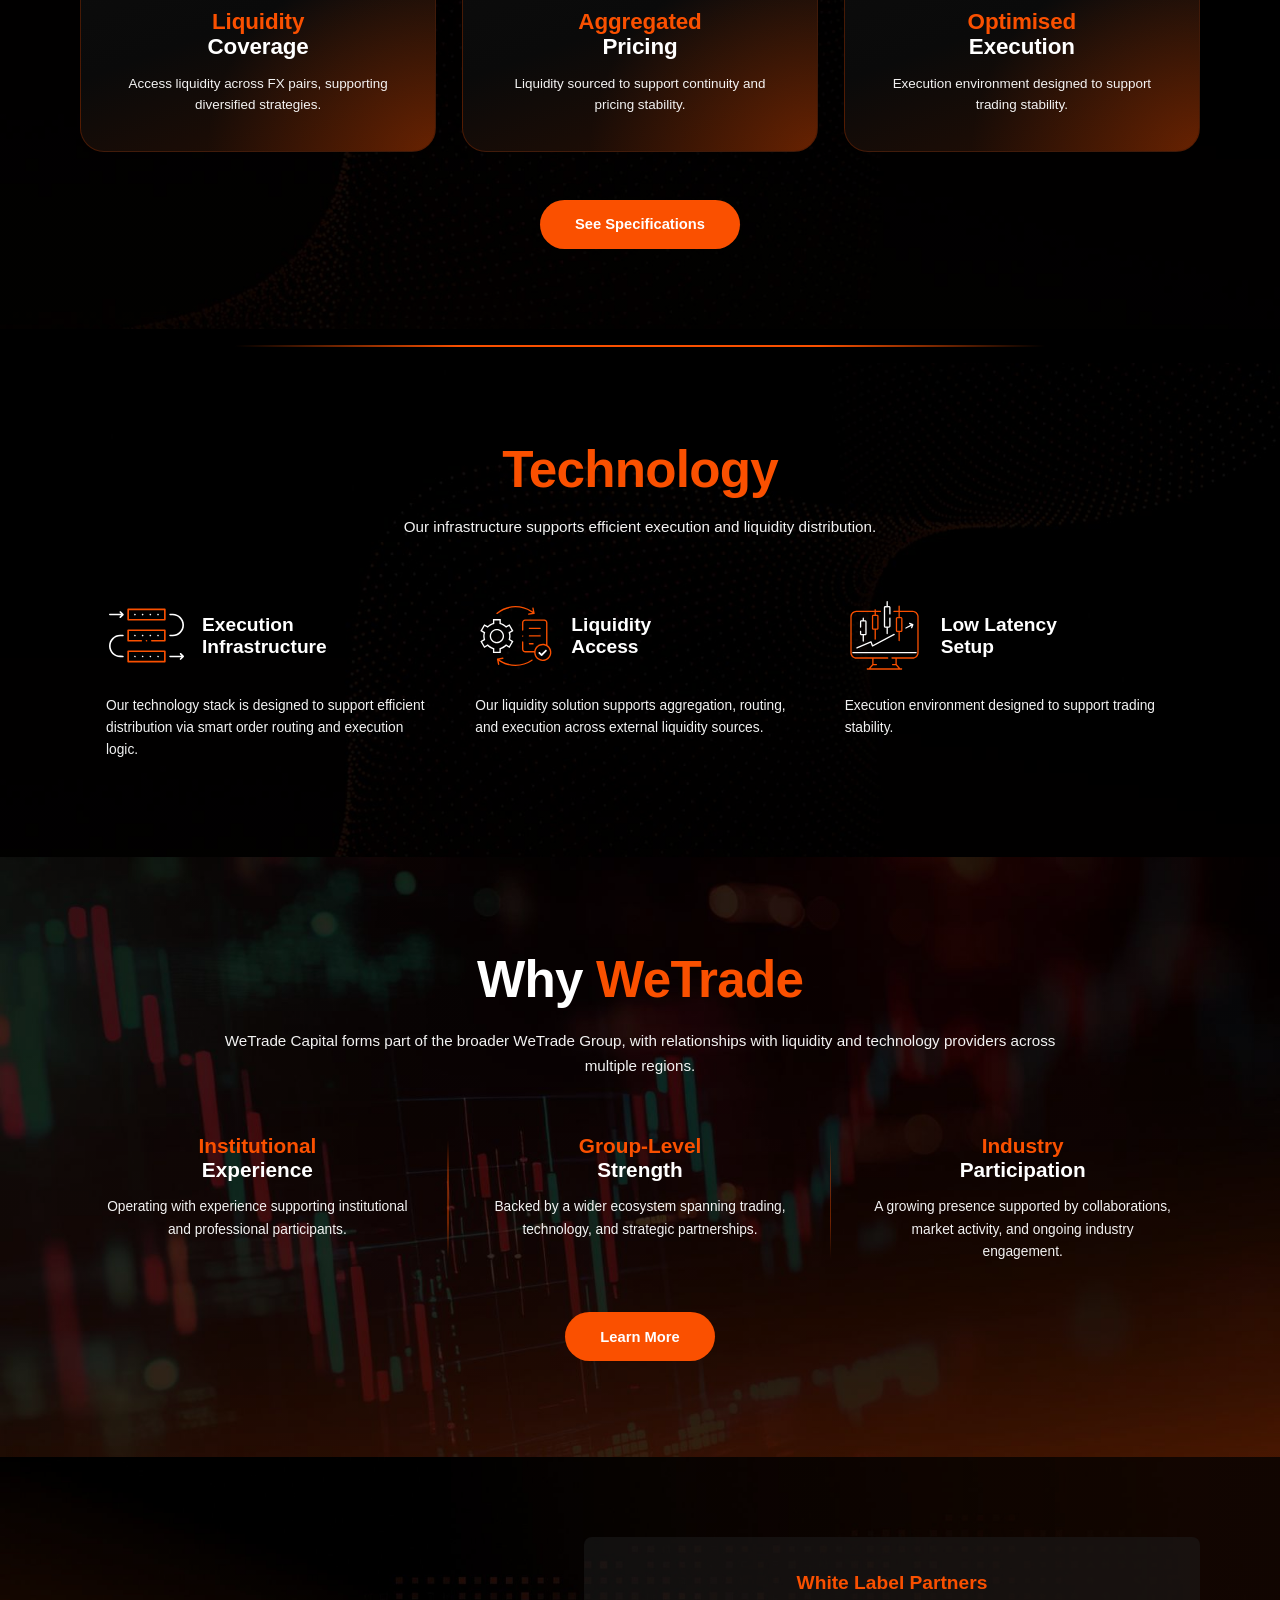
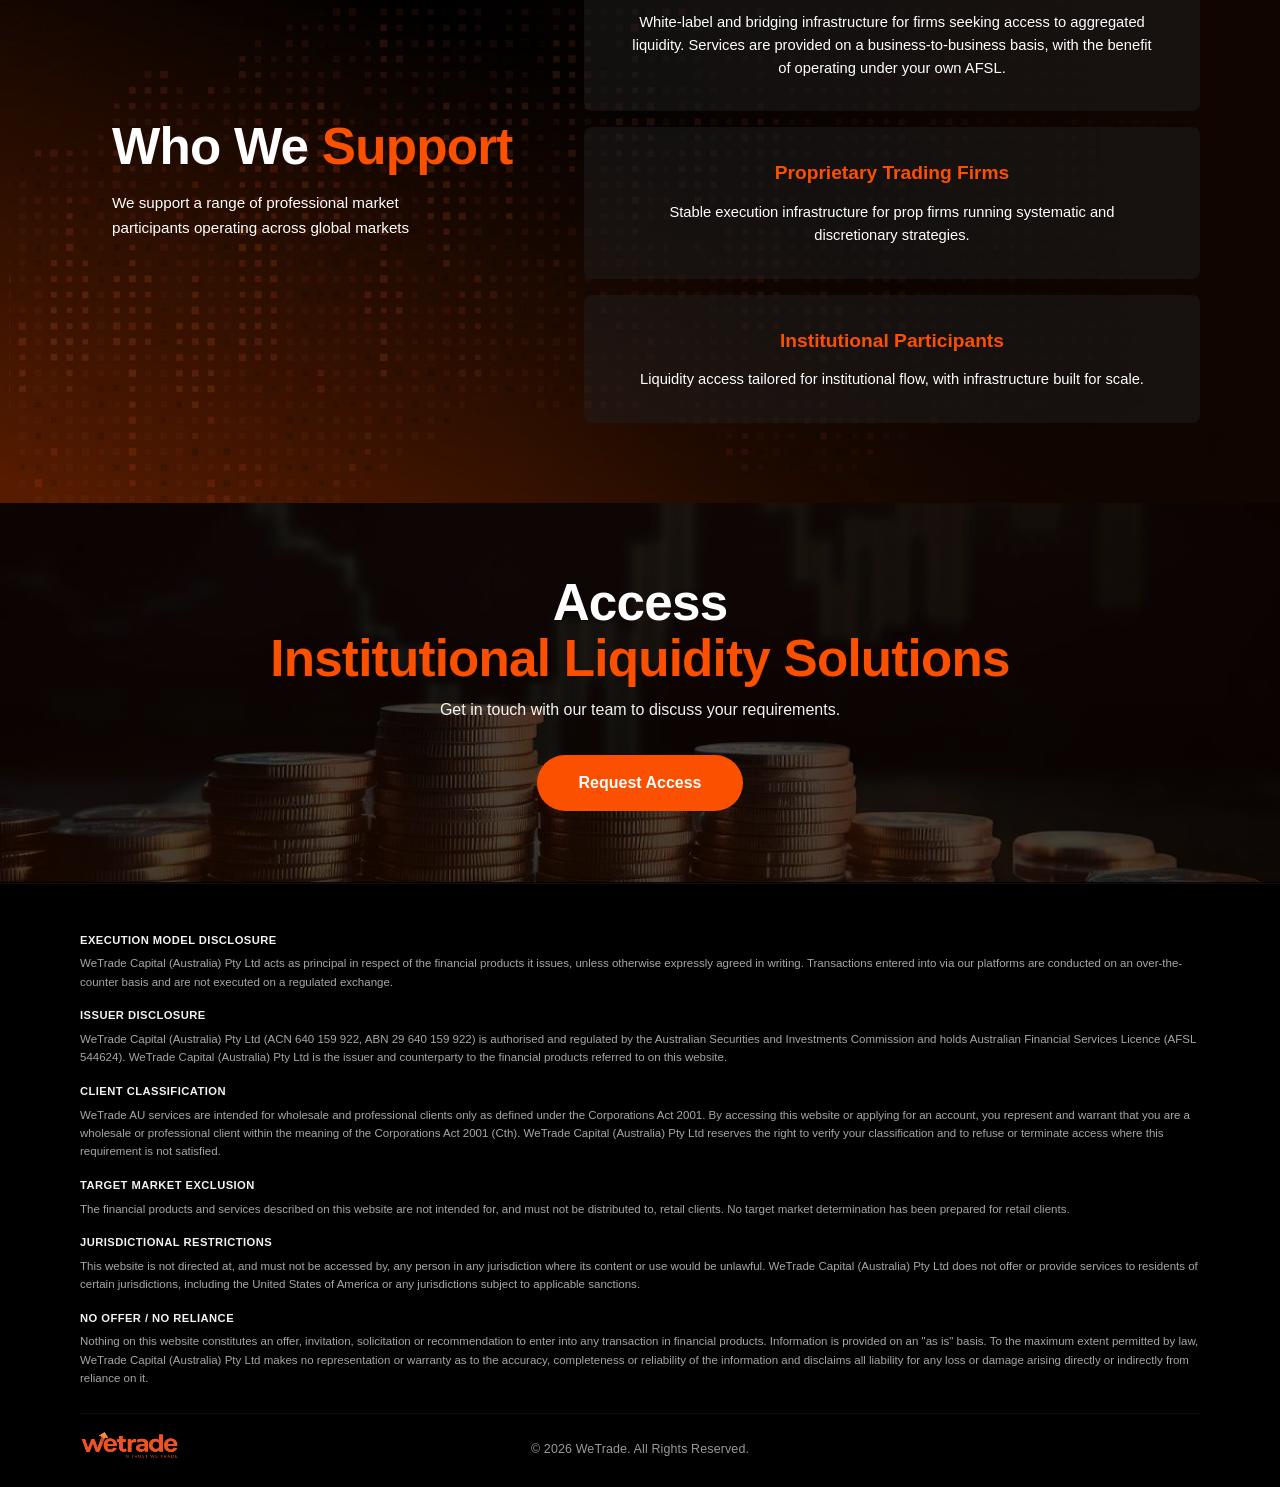
